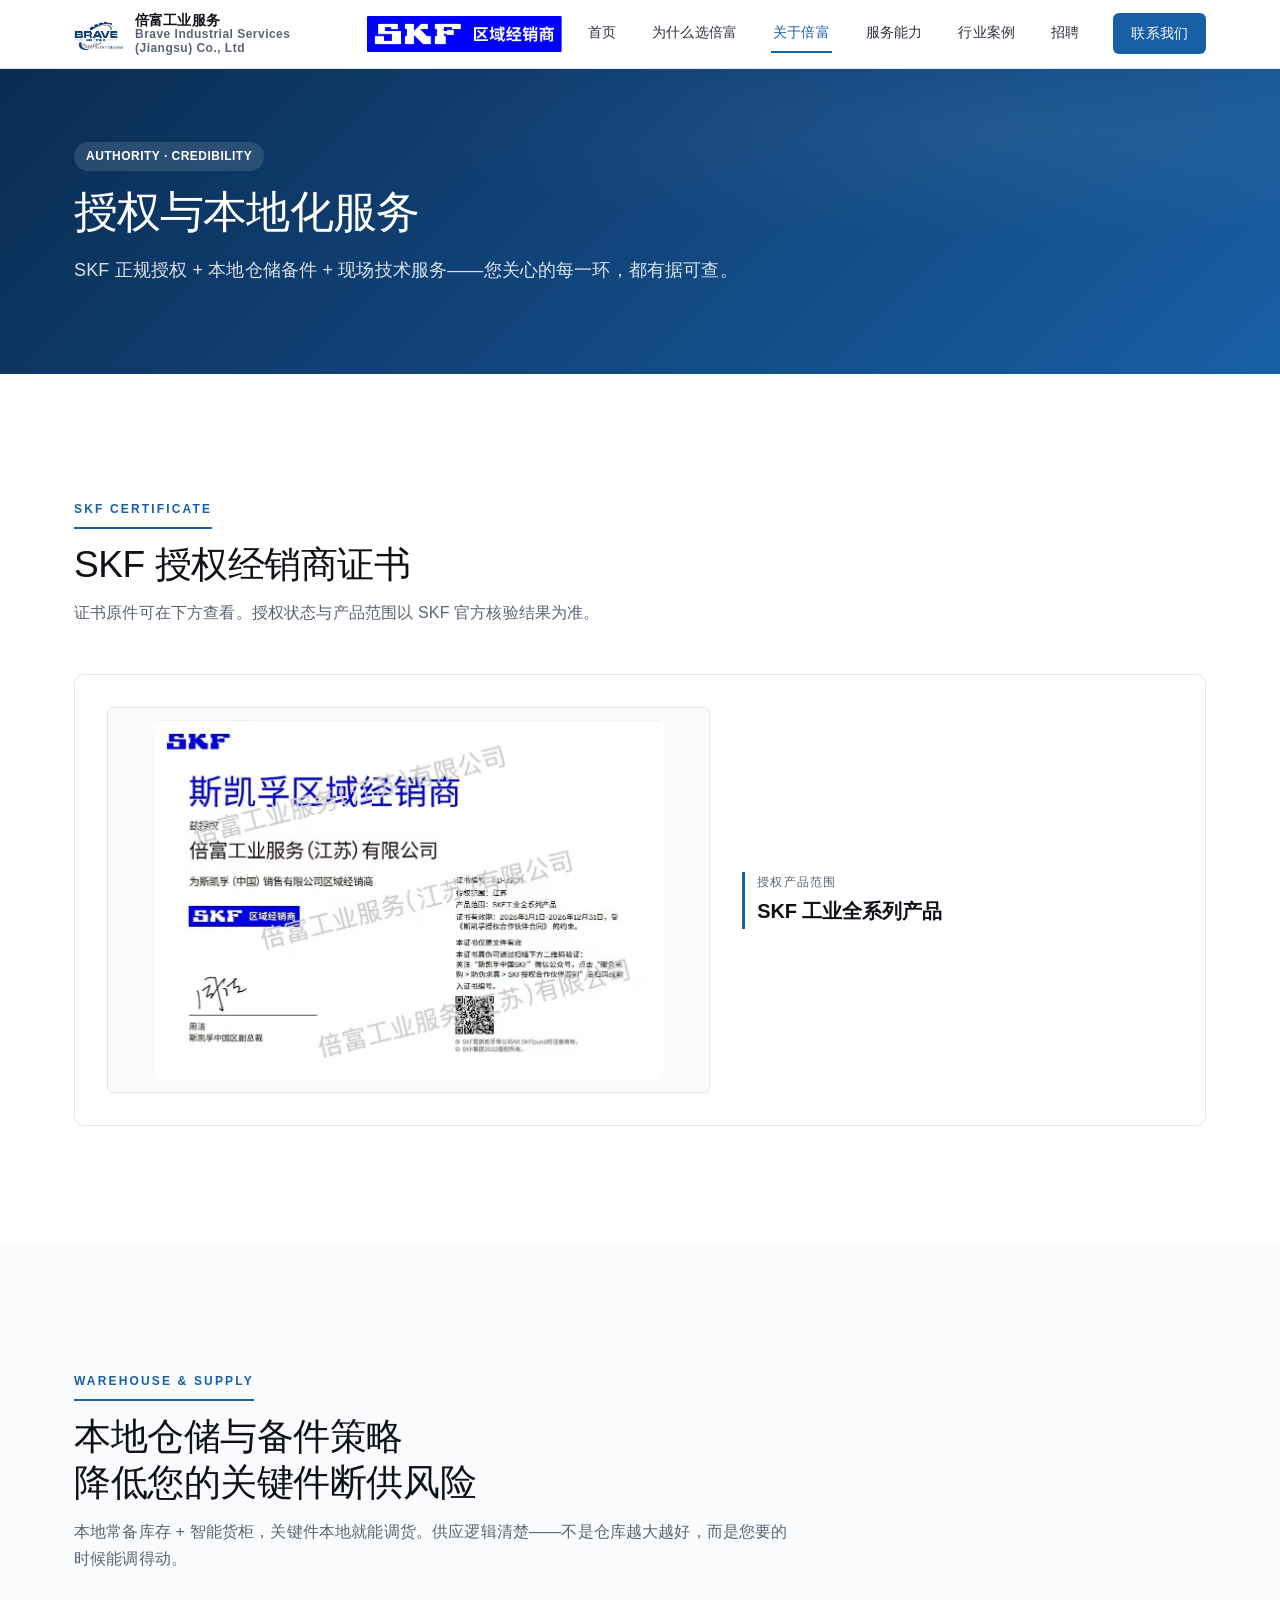
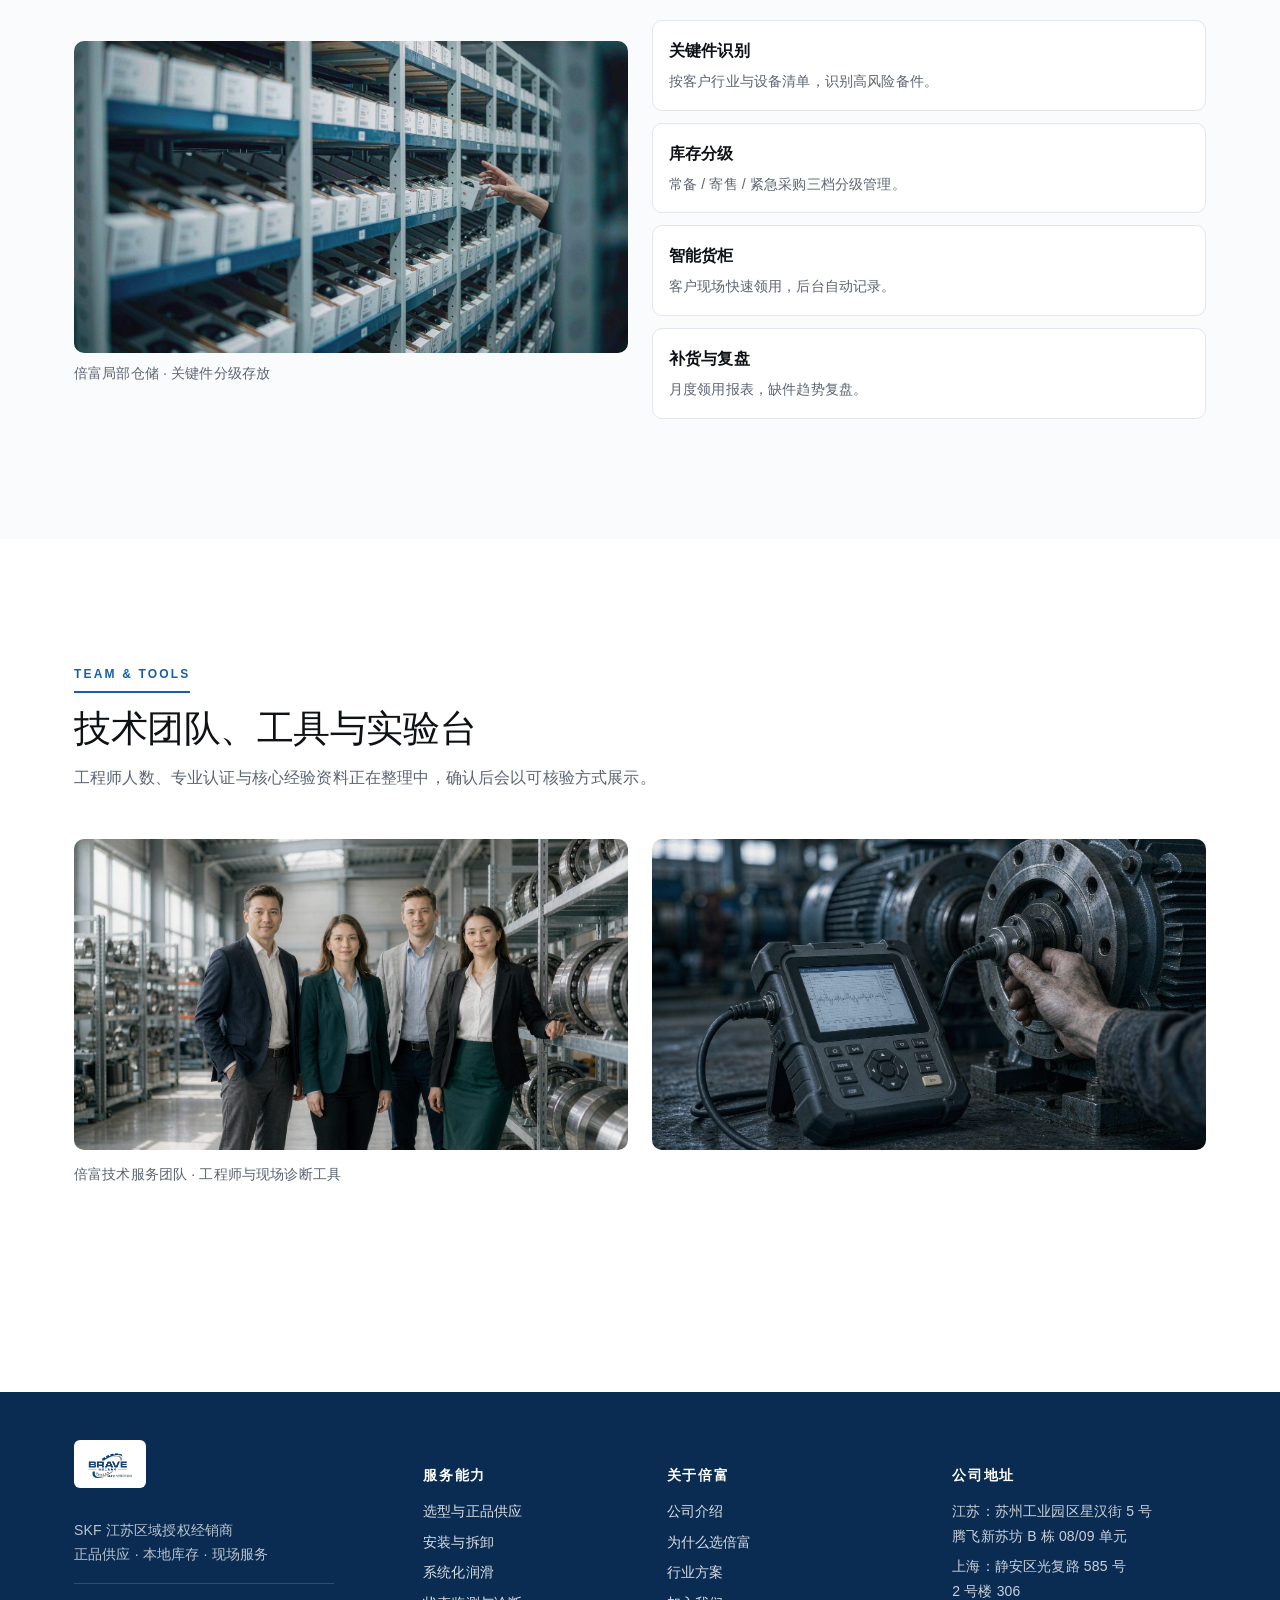
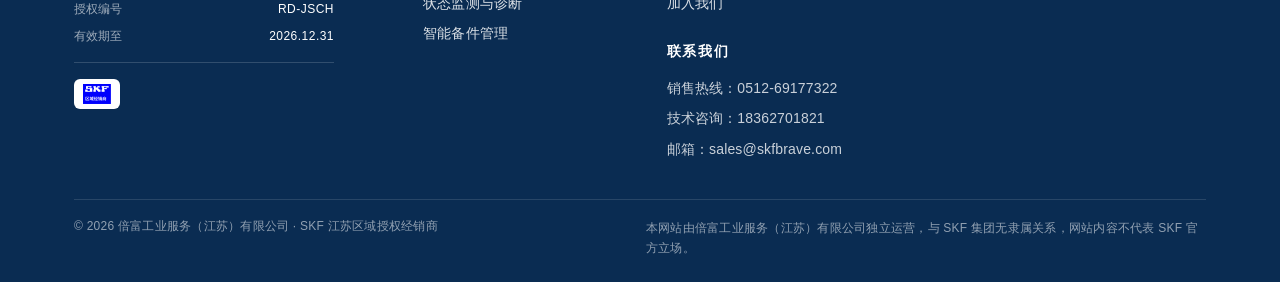
==== about.html @ 4f94dc0e "feat(visual): 视觉精修 - 生成式配图替换 + 服务页交错布局重构 图片升级(生成 10 张真实摄影质感配图, 统一 3:2 / 1536px / 冷调统一色调): - svc-supp" ====
<!DOCTYPE html>
<html lang="zh-CN">
<head>
  <meta charset="UTF-8" />
  <meta name="viewport" content="width=device-width, initial-scale=1" />
  <title>关于倍富 · 倍富工业服务</title>
  <meta name="description" content="倍富工业服务（江苏）有限公司 · SKF 授权经销商，正规授权、本地仓储、现场技术服务能力一览。" />
  <link rel="icon" type="image/png" href="assets/img/logo.png" />
  <link rel="stylesheet" href="assets/css/styles.css" />
</head>
<body>

<header class="site-header">
  <div class="container">
    <a href="index.html" class="brand">
      <img src="assets/img/logo.png" alt="倍富工业服务" />
      <span class="brand-name">
        <span class="zh">倍富工业服务</span>
        <span class="en">Brave Industrial Services (Jiangsu) Co., Ltd</span>
      </span>
      <img class="header-distributor" src="assets/img/distributor-mark-horizontal.png" alt="SKF 区域经销商" />
    </a>
    <button class="menu-toggle" aria-label="切换菜单" onclick="document.getElementById('nav').classList.toggle('is-open')">
      <span></span><span></span><span></span>
    </button>
    <nav class="nav" id="nav">
      <a href="index.html">首页</a>
      <a href="why-us.html">为什么选倍富</a><a href="about.html" class="is-active">关于倍富</a>
      <a href="services.html">服务能力</a>
      <a href="cases.html">行业案例</a>
      <a href="recruit.html">招聘</a>
      <a href="contact.html" class="cta">联系我们</a>
    </nav>
  </div>
</header>

<section class="hero" style="padding: var(--space-8) 0;">
  <div class="container">
        <span class="eyebrow-pill" style="background: rgba(255,255,255,.12); color: #fff;">AUTHORITY · CREDIBILITY</span>
    <h1 style="margin-top: var(--space-4); font-size: clamp(28px, 4vw, 44px);">授权与本地化服务</h1>
    <p class="lead">SKF 正规授权 + 本地仓储备件 + 现场技术服务——您关心的每一环，都有据可查。</p>
  </div>
</section>

<!-- 证书主证据 -->
<section class="section">
  <div class="container">
    <div class="section-head">
      <span class="eyebrow">SKF CERTIFICATE</span>
      <h2>SKF 授权经销商证书</h2>
      <p>证书原件可在下方查看。授权状态与产品范围以 SKF 官方核验结果为准。</p>
    </div>
    <div class="cert-card">
      <div class="cert-img">
        <img class="media-cert" src="assets/img/cert-watermarked.jpg" alt="SKF 授权经销商证书" />
      </div>
      <div class="cert-facts">
        
        
        <div class="cert-fact">
          <div class="label">授权产品范围</div>
          <div class="value">SKF 工业全系列产品</div>
        </div>
        
      </div>
    </div>
  </div>
</section>

<!-- 仓储与供应能力 -->
<section class="section band">
  <div class="container">
    <div class="section-head">
      <span class="eyebrow">WAREHOUSE & SUPPLY</span>
      <h2>本地仓储与备件策略<br/>降低您的关键件断供风险</h2>
      <p>本地常备库存 + 智能货柜，关键件本地就能调货。供应逻辑清楚——不是仓库越大越好，而是您要的时候能调得动。</p>
    </div>
    <div class="grid grid-2" style="align-items: center;">
      <div>
        <img class="media" src="assets/img/svc-supply.jpg" alt="倍富轴承货架与批次追溯标签" />
        <p class="media-caption">倍富局部仓储 · 关键件分级存放</p>
      </div>
      <div>
        <div class="grid" style="gap: var(--space-3);">
          <div class="card" style="padding: var(--space-4);"><strong>关键件识别</strong><p style="margin-top:4px;">按客户行业与设备清单，识别高风险备件。</p></div>
          <div class="card" style="padding: var(--space-4);"><strong>库存分级</strong><p style="margin-top:4px;">常备 / 寄售 / 紧急采购三档分级管理。</p></div>
          <div class="card" style="padding: var(--space-4);"><strong>智能货柜</strong><p style="margin-top:4px;">客户现场快速领用，后台自动记录。</p></div>
          <div class="card" style="padding: var(--space-4);"><strong>补货与复盘</strong><p style="margin-top:4px;">月度领用报表，缺件趋势复盘。</p></div>
        </div>
      </div>
    </div>
  </div>
</section>

<!-- 团队（占位） -->
<section class="section">
  <div class="container">
    <div class="section-head">
      <span class="eyebrow">TEAM & TOOLS</span>
      <h2>技术团队、工具与实验台</h2>
      <p>工程师人数、专业认证与核心经验资料正在整理中，确认后会以可核验方式展示。</p>
    </div>
    <div class="grid grid-2">
      <img class="media" src="assets/img/about-team.jpg" alt="倍富技术团队" />
      <img class="media" src="assets/img/svc-monitoring.jpg" alt="倍富专业工具" />
    </div>
    <p class="media-caption" style="margin-top: var(--space-3);">倍富技术服务团队 · 工程师与现场诊断工具</p>
  </div>
</section>

<footer class="site-footer">
  <div class="container">
    <div class="footer-grid">
      <div class="footer-col footer-brand">
        <div class="footer-logo-wrap"><img src="assets/img/logo.png" alt="倍富" /></div>
        <p class="footer-tagline">SKF 江苏区域授权经销商<br/>正品供应 · 本地库存 · 现场服务</p>
        <div class="footer-cert">
          <div class="footer-cert-row"><span>授权编号</span><b>RD-JSCH</b></div>
          <div class="footer-cert-row"><span>有效期至</span><b>2026.12.31</b></div>
        </div>
        <div class="footer-distributor"><img src="assets/img/distributor-mark-vertical.png" alt="SKF 区域经销商标识" /></div>
      </div>
      <div class="footer-col">
        <h5>服务能力</h5>
        <ul>
          <li><a href="services.html#supply">选型与正品供应</a></li>
          <li><a href="services.html#install">安装与拆卸</a></li>
          <li><a href="services.html#lubrication">系统化润滑</a></li>
          <li><a href="services.html#monitoring">状态监测与诊断</a></li>
          <li><a href="services.html#spares">智能备件管理</a></li>
        </ul>
      </div>
      <div class="footer-col">
        <h5>关于倍富</h5>
        <ul>
          <li><a href="about.html">公司介绍</a></li>
          <li><a href="why-us.html">为什么选倍富</a></li>
          <li><a href="cases.html">行业方案</a></li>
          <li><a href="recruit.html">加入我们</a></li>
        </ul>
        <h5 style="margin-top: var(--space-5);">联系我们</h5>
        <ul>
          <li>销售热线：0512-69177322</li>
          <li>技术咨询：18362701821</li>
          <li>邮箱：sales@skfbrave.com</li>
        </ul>
      </div>
      <div class="footer-col">
        <h5>公司地址</h5>
        <ul>
          <li>江苏：苏州工业园区星汉街 5 号<br/>腾飞新苏坊 B 栋 08/09 单元</li>
          <li>上海：静安区光复路 585 号<br/>2 号楼 306</li>
        </ul>
      </div>
    </div>
    <div class="footer-meta">
      <span>&copy; 2026 倍富工业服务（江苏）有限公司 &middot; SKF 江苏区域授权经销商</span>
      <span class="footer-disclaimer">本网站由倍富工业服务（江苏）有限公司独立运营，与 SKF 集团无隶属关系，网站内容不代表 SKF 官方立场。</span>
    </div>
  </div>
</footer>

</body>
</html>
---- assets/css/styles.css ----
/* =========================================================
   倍富工业服务（江苏）有限公司官网 — 设计系统
   基线：倍富深蓝主色 + SKF蓝证据色 + 白/冷灰 + 工业橙强调
   ========================================================= */

:root {
  /* 主色 */
  --bf-blue-900: #0a2c52;
  --bf-blue-700: #185fa5;
  --bf-blue-500: #378add;
  --bf-blue-100: #e6f1fb;
  --bf-blue-50:  #f4f8fd;

  /* SKF 蓝（仅用于授权证据展示，不用于大面积品牌色） */
  --skf-blue: #0c447c;

  /* 中性 */
  --ink-900: #0e1116;
  --ink-700: #2c333d;
  --ink-500: #5b6472;
  --ink-300: #a4abba;
  --paper: #ffffff;
  --paper-2: #fafbfc;
  --paper-3: #f1f3f6;
  --line: #e3e6ec;

  /* 强调（仅用于风险/异常/行动） */
  --accent-700: #ba7517;
  --accent-500: #ef9f27;
  --accent-100: #faeeda;
  --danger-700: #a32d2d;
  --danger-100: #fcebeb;

  /* 尺度 */
  --r-sm: 6px;
  --r-md: 10px;
  --r-lg: 14px;
  --r-xl: 20px;

  --space-1: 4px;
  --space-2: 8px;
  --space-3: 12px;
  --space-4: 16px;
  --space-5: 24px;
  --space-6: 32px;
  --space-7: 48px;
  --space-8: 72px;
  --space-9: 96px;

  --max-w: 1180px;
  --shadow-sm: 0 1px 2px rgba(10,44,82,.06);
  --shadow-md: 0 4px 16px rgba(10,44,82,.08);

  --font-cn: "PingFang SC", "Microsoft YaHei", "Hiragino Sans GB",
    -apple-system, BlinkMacSystemFont, "Segoe UI", "Helvetica Neue",
    Arial, sans-serif;
  --font-en: "Inter", "Helvetica Neue", Arial, system-ui, sans-serif;
  --font-mono: "SFMono-Regular", Menlo, Consolas, monospace;

  /* ===== 字级体系（7 级硬约束，禁止随手写任意字号） ===== */
  --fs-h1: clamp(36px, 4.6vw, 60px);
  --fs-h2: clamp(26px, 2.9vw, 38px);
  --fs-h3: 20px;
  --fs-lead: 18px;
  --fs-body: 16px;
  --fs-caption: 14px;
  --fs-label: 12px;

  /* ===== 区块留白节奏（区分首屏后 / 常规 / 密集） ===== */
  --section-pad-lg: 120px;
  --section-pad-md: 72px;
  --section-pad-sm: 48px;

  /* ===== 动效（统一节奏） ===== */
  --ease: cubic-bezier(.4, 0, .2, 1);
  --t-fast: .2s var(--ease);
  --t-mid: .4s var(--ease);
}

/* -------- Reset & Base -------- */
*, *::before, *::after { box-sizing: border-box; }
html { -webkit-text-size-adjust: 100%; scroll-behavior: smooth; }
body {
  margin: 0;
  font-family: var(--font-cn);
  font-size: var(--fs-body);
  line-height: 1.8;
  color: var(--ink-900);
  background: var(--paper);
  -webkit-font-smoothing: antialiased;
  -moz-osx-font-smoothing: grayscale;
  letter-spacing: 0.01em;
  text-rendering: optimizeLegibility;
}
img { display: block; max-width: 100%; height: auto; }
a { color: var(--bf-blue-700); text-decoration: none; transition: color var(--t-fast); }
a:hover { color: var(--bf-blue-900); }
h1,h2,h3,h4 {
  font-weight: 500; line-height: 1.25;
  color: var(--ink-900); margin: 0;
  letter-spacing: -0.01em;
}
h1 { font-weight: 500; letter-spacing: -0.02em; }
p { margin: 0 0 var(--space-3); }
ul { margin: 0; padding-left: 1.2em; }

/* -------- Image utilities -------- */
.media {
  display: block;
  width: 100%;
  height: auto;
  aspect-ratio: 16 / 9;
  object-fit: cover;
  background: var(--paper-2);
  border-radius: var(--r-md);
}
/* ===== 图片系统：三种规格（对标跨国 B2B 视觉规范） ===== */
/* ① 全宽出血图：21:9 超宽横幅，用于板块头图 */
.img-full {
  display: block; width: 100%;
  aspect-ratio: 21 / 9;
  object-fit: cover;
  border-radius: var(--r-lg);
  background: var(--paper-2);
}
/* ② 内容卡片图：4:3，用于能力矩阵 / 三支柱 */
.img-card {
  display: block; width: 100%;
  aspect-ratio: 4 / 3;
  object-fit: cover;
  border-radius: var(--r-md);
  background: var(--paper-2);
  transition: transform var(--t-mid), box-shadow var(--t-mid);
}
/* ③ 双栏竖幅图：3:4，用于图文左右分栏 */
.img-split {
  display: block; width: 100%;
  aspect-ratio: 3 / 4;
  object-fit: cover;
  border-radius: var(--r-md);
  background: var(--paper-2);
}
/* 卡片悬停：图片微放大 + 卡片浮起 */
.card-hover { transition: transform var(--t-fast), box-shadow var(--t-fast); }
.card-hover:hover { transform: translateY(-4px); box-shadow: var(--shadow-md); }
.card-hover:hover .img-card { transform: scale(1.03); }
.media-fixed {
  display: block;
  width: 100%;
  aspect-ratio: 16 / 9;
  object-fit: cover;
  object-position: center;
  border-radius: var(--r-md);
  background: var(--paper-2);
}
.media-cert {
  display: block;
  width: auto;
  max-width: 100%;
  max-height: 480px;
  height: auto;
  object-fit: contain;
  border-radius: var(--r-sm);
}
.media-caption {
  font-size: var(--fs-caption);
  color: var(--ink-500);
  margin-top: var(--space-2);
  text-align: left;
}

.container {
  max-width: var(--max-w);
  margin: 0 auto;
  padding: 0 var(--space-5);
}

/* -------- Header / Nav -------- */
.site-header {
  position: sticky; top: 0; z-index: 50;
  background: rgba(255,255,255,.92);
  backdrop-filter: saturate(180%) blur(8px);
  -webkit-backdrop-filter: saturate(180%) blur(8px);
  border-bottom: 1px solid var(--line);
}
.site-header .container {
  display: flex; align-items: center; justify-content: space-between;
  padding-top: var(--space-3); padding-bottom: var(--space-3);
  gap: var(--space-5);
}
.brand { display: flex; align-items: center; gap: var(--space-3); text-decoration: none; }
.brand img { height: 36px; width: auto; }
.brand-name {
  display: flex; flex-direction: column; line-height: 1.15;
  color: var(--ink-900); font-weight: 600;
}
.brand-name .zh { font-size: var(--fs-caption); }
.brand-name .en { font-size: var(--fs-label); color: var(--ink-500); letter-spacing: .04em; }
.nav { display: flex; gap: var(--space-6); align-items: center; }
.nav a {
  color: var(--ink-700); font-size: var(--fs-caption); font-weight: 500;
  padding: 6px 2px; border-bottom: 2px solid transparent;
  white-space: nowrap;
  transition: color var(--t-fast), border-color var(--t-fast);
}
.nav a:hover, .nav a.is-active {
  color: var(--bf-blue-700); border-bottom-color: var(--bf-blue-700);
}
.nav .cta {
  background: var(--bf-blue-700); color: #fff !important;
  padding: 8px 18px; border-radius: var(--r-sm); border: 0;
  font-weight: 500;
}
.nav .cta:hover { background: var(--bf-blue-900); border-color: transparent; }

.menu-toggle { display: none; background: none; border: 0; padding: 6px; cursor: pointer; }
.menu-toggle span { display: block; width: 22px; height: 2px; background: var(--ink-900); margin: 4px 0; }

/* -------- Hero -------- */
.hero {
  position: relative;
  background: linear-gradient(135deg, var(--bf-blue-900) 0%, var(--bf-blue-700) 100%);
  color: #fff; overflow: hidden;
  padding: var(--space-9) 0 var(--space-8);
}
.hero::after {
  content: ""; position: absolute; inset: 0;
  background: radial-gradient(80% 60% at 80% 20%, rgba(255,255,255,.06) 0%, transparent 60%);
  pointer-events: none;
}
.hero .container { position: relative; z-index: 1; }
.hero h1 {
  font-size: var(--fs-h1);
  color: #fff; line-height: 1.15; max-width: 880px;
  margin-bottom: var(--space-4);
}
.hero .lead {
  font-size: var(--fs-lead);
  color: rgba(255,255,255,.85); max-width: 720px; margin-bottom: var(--space-4);
}
.hero .lead-punchline {
  font-size: var(--fs-h3);
  color: #fff; max-width: 720px;
  margin-bottom: var(--space-6);
  font-weight: 500; letter-spacing: 0.005em;
  line-height: 1.5;
  padding-left: 14px;
  border-left: 3px solid var(--accent-500);
}
.hero .actions { display: flex; gap: var(--space-3); flex-wrap: wrap; }
.btn {
  display: inline-flex; align-items: center; gap: 8px;
  padding: 12px 22px; border-radius: var(--r-sm);
  font-weight: 500; font-size: var(--fs-caption); cursor: pointer; border: 1px solid transparent;
  transition: all .15s; text-decoration: none;
}
.btn-primary { background: #fff; color: var(--bf-blue-900); }
.btn-primary:hover { background: var(--paper-3); color: var(--bf-blue-900); }
.btn-ghost { background: transparent; color: #fff; border-color: rgba(255,255,255,.4); }
.btn-ghost:hover { background: rgba(255,255,255,.08); color: #fff; }

.trustbar {
  background: var(--bf-blue-50);
  border-bottom: 1px solid var(--line);
  padding: var(--space-3) 0;
  font-size: var(--fs-caption); color: var(--ink-700);
}
.trustbar .container {
  display: flex; flex-wrap: wrap; gap: var(--space-5); justify-content: space-between;
}
.trustbar strong { color: var(--bf-blue-900); font-weight: 600; }

/* -------- Section -------- */
.section { padding: var(--space-9) 0; }
.section.tight { padding: var(--space-8) 0; }
.section.band { background: var(--paper-2); }
.section.dark { background: var(--bf-blue-900); color: rgba(255,255,255,.92); }
.section.dark h2 { color: #fff; }

.section-head { margin-bottom: var(--space-7); max-width: 720px; }
.section-head h2 { font-size: var(--fs-h2); margin-bottom: var(--space-3); letter-spacing: -0.012em; }
.section-head .eyebrow {
  display: inline-block;
  font-size: var(--fs-label); letter-spacing: .18em; text-transform: uppercase;
  color: var(--bf-blue-700); font-weight: 600;
  padding-bottom: 6px; border-bottom: 2px solid var(--bf-blue-700);
  margin-bottom: var(--space-3);
}
.section-head p { color: var(--ink-500); font-size: var(--fs-body); line-height: 1.7; }

/* -------- Grid -------- */
.grid { display: grid; gap: var(--space-5); }
.grid-3 { grid-template-columns: repeat(3, minmax(0, 1fr)); }
.grid-2 { grid-template-columns: repeat(2, minmax(0, 1fr)); }
.grid-4 { grid-template-columns: repeat(4, minmax(0, 1fr)); }
@media (max-width: 900px) {
  .grid-3, .grid-2, .grid-4 { grid-template-columns: 1fr; }
}

/* -------- Card -------- */
.card {
  background: var(--paper); border: 1px solid var(--line);
  border-radius: var(--r-md); padding: var(--space-5);
  transition: all .2s;
}
.card:hover { box-shadow: var(--shadow-md); border-color: var(--bf-blue-100); }
.card .icon {
  width: 44px; height: 44px; border-radius: var(--r-sm);
  background: var(--bf-blue-50); color: var(--bf-blue-700);
  display: flex; align-items: center; justify-content: center;
  font-size: var(--fs-h3); font-weight: 600; margin-bottom: var(--space-3);
}
.card h3 { font-size: var(--fs-lead); margin-bottom: var(--space-2); color: var(--ink-900); letter-spacing: -0.005em; }
.card p { color: var(--ink-500); font-size: var(--fs-caption); margin: 0; line-height: 1.7; }
.card.is-accent { border-color: var(--accent-500); background: var(--accent-100); }
.card.is-accent .icon { background: #fff; color: var(--accent-700); }

/* -------- Capability card (SVG icon + number) -------- */
.cap-num {
  display: block;
  font-size: var(--fs-label); color: var(--bf-blue-700);
  font-weight: 600; letter-spacing: 0.14em;
  margin-bottom: var(--space-3);
}
.cap-icon {
  display: inline-flex; align-items: center; justify-content: center;
  width: 52px; height: 52px;
  border-radius: var(--r-md);
  background: var(--bf-blue-50);
  color: var(--bf-blue-700);
  margin-bottom: var(--space-3);
  transition: all .2s;
}
.cap-icon svg { width: 28px; height: 28px; stroke-width: 1.6; }
.card:hover .cap-icon {
  background: var(--bf-blue-700); color: #fff;
}

/* -------- Comparison Table -------- */
.cmp {
  border: 1px solid var(--line); border-radius: var(--r-md);
  overflow: hidden; background: var(--paper);
}
.cmp-row { display: grid; grid-template-columns: 1.2fr 1fr 1fr; }
.cmp-row + .cmp-row { border-top: 1px solid var(--line); }
.cmp-cell { padding: var(--space-4) var(--space-5); font-size: var(--fs-caption); }
.cmp-row.head .cmp-cell {
  background: var(--bf-blue-900); color: #fff; font-weight: 600;
}
.cmp-cell.dim { background: var(--paper-3); color: var(--ink-500); }
.cmp-cell.good { background: var(--bf-blue-50); color: var(--ink-900); }
.cmp-cell .ok { color: var(--bf-blue-700); font-weight: 600; }
.cmp-cell .no { color: var(--ink-300); }
@media (max-width: 700px) {
  .cmp-row { grid-template-columns: 1fr; }
  .cmp-row.head { display: none; }
  .cmp-cell::before { content: attr(data-label); display: block; font-weight: 600; color: var(--bf-blue-700); margin-bottom: 4px; font-size: var(--fs-label); }
  .cmp-cell:first-child::before { content: ""; }
}

/* -------- Timeline -------- */
.timeline { position: relative; padding-left: 32px; }
.timeline::before {
  content: ""; position: absolute; left: 6px; top: 6px; bottom: 6px;
  width: 2px;
  background: linear-gradient(180deg, var(--bf-blue-700) 0%, var(--bf-blue-300) 60%, var(--bf-blue-100) 100%);
}
.timeline-item { position: relative; padding-bottom: var(--space-6); }
.timeline-item:last-child { padding-bottom: 0; }
.timeline-item::before {
  content: ""; position: absolute;
  left: -32px; top: 6px;
  width: 14px; height: 14px; border-radius: 50%;
  background: var(--bf-blue-700);
  border: 3px solid #fff;
  box-shadow: 0 0 0 2px var(--bf-blue-100);
}
.timeline-item .year {
  display: block;
  font-size: var(--fs-h3); font-weight: 700;
  color: var(--bf-blue-900);
  letter-spacing: -0.01em;
  line-height: 1;
  margin-bottom: 8px;
  font-family: var(--font-mono);
}
.timeline-item .text {
  font-size: var(--fs-caption);
  color: var(--ink-700);
  line-height: 1.65;
}

/* -------- Service Anchor Section -------- */
.service-anchor { scroll-margin-top: 80px; padding: var(--space-7) 0; border-bottom: 1px solid var(--line); }
.service-anchor:last-child { border-bottom: 0; }
.service-anchor .label-num {
  font-size: var(--fs-label); color: var(--bf-blue-700); font-weight: 600; letter-spacing: .14em;
}
.service-anchor h3 { font-size: var(--fs-h2); margin: var(--space-2) 0 var(--space-4); letter-spacing: -0.008em; }
.service-anchor .three-col { display: grid; grid-template-columns: repeat(3, 1fr); gap: var(--space-5); }
@media (max-width: 800px) { .service-anchor .three-col { grid-template-columns: 1fr; } }
.service-anchor h4 { font-size: var(--fs-caption); color: var(--bf-blue-700); margin-bottom: var(--space-2); font-weight: 600; letter-spacing: 0.04em; }
.service-anchor .three-col p { font-size: var(--fs-caption); color: var(--ink-700); line-height: 1.75; }

/* -------- Cert Card -------- */
.cert-card {
  display: grid; grid-template-columns: 1.4fr 1fr; gap: var(--space-6);
  background: var(--paper); border: 1px solid var(--line); border-radius: var(--r-md);
  padding: var(--space-6);
}
@media (max-width: 800px) { .cert-card { grid-template-columns: 1fr; } }
.cert-card .cert-img {
  border: 1px solid var(--line); border-radius: var(--r-sm);
  background: var(--paper-2); padding: var(--space-3);
  display: flex; align-items: center; justify-content: center;
}
.cert-card .cert-img img { max-height: 360px; width: auto; }
.cert-facts { display: grid; gap: var(--space-3); align-content: center; }
.cert-fact {
  border-left: 3px solid var(--bf-blue-700);
  padding-left: var(--space-3);
}
.cert-fact .label { font-size: var(--fs-label); color: var(--ink-500); letter-spacing: .1em; text-transform: uppercase; }
.cert-fact .value { font-size: var(--fs-h3); font-weight: 700; color: var(--ink-900); letter-spacing: -0.005em; }

/* -------- Industry Case Card -------- */
.industry-card {
  background: var(--paper);
  border: 1px solid var(--line);
  border-radius: var(--r-md);
  padding: var(--space-6);
  transition: box-shadow .2s;
}
.industry-card:hover { box-shadow: var(--shadow-md); }
.industry-head {
  display: flex; align-items: center; gap: var(--space-3);
  padding-bottom: var(--space-4);
  border-bottom: 1px solid var(--line);
  margin-bottom: var(--space-5);
}
.industry-head h2 {
  font-size: var(--fs-h3); margin: 0;
  letter-spacing: -0.005em;
  flex: 1;
}
.industry-tagline {
  flex-basis: 100%;
  margin: 4px 0 0;
  color: var(--ink-500);
  font-size: var(--fs-caption);
  line-height: 1.65;
}
.industry-grid {
  display: grid;
  grid-template-columns: 1fr 1fr 1fr;
  gap: var(--space-5);
}
@media (max-width: 900px) { .industry-grid { grid-template-columns: 1fr; } }
.industry-grid h4 {
  font-size: var(--fs-caption);
  color: var(--bf-blue-700);
  font-weight: 600;
  letter-spacing: 0.08em;
  margin: 0 0 var(--space-3);
  text-transform: uppercase;
}
.industry-grid ul {
  list-style: none; padding: 0; margin: 0;
  color: var(--ink-700);
  font-size: var(--fs-caption);
  line-height: 1.85;
}
.industry-grid li {
  padding-left: 16px;
  position: relative;
  margin-bottom: 4px;
}
.industry-grid li::before {
  content: ""; position: absolute;
  left: 0; top: 11px;
  width: 6px; height: 1px;
  background: var(--bf-blue-700);
}
.industry-grid .data-list li {
  padding-left: 0;
  margin-bottom: var(--space-3);
  padding-bottom: var(--space-3);
  border-bottom: 1px dashed var(--line);
}
.industry-grid .data-list li:last-child { border-bottom: 0; margin-bottom: 0; padding-bottom: 0; }
.industry-grid .data-list li::before { display: none; }
.industry-grid .data-list strong {
  color: var(--accent-700);
  font-weight: 700;
  background: var(--accent-100);
  padding: 1px 6px;
  border-radius: 4px;
  font-size: var(--fs-caption);
}
.industry-foot {
  margin-top: var(--space-5);
  padding-top: var(--space-4);
  border-top: 1px solid var(--line);
  background: var(--bf-blue-50);
  margin-left: calc(-1 * var(--space-6));
  margin-right: calc(-1 * var(--space-6));
  margin-bottom: calc(-1 * var(--space-6));
  padding-left: var(--space-6);
  padding-right: var(--space-6);
  padding-bottom: var(--space-6);
  border-radius: 0 0 var(--r-md) var(--r-md);
}
.industry-foot h4 {
  font-size: var(--fs-label); color: var(--bf-blue-700);
  font-weight: 600; letter-spacing: 0.08em;
  margin: 0 0 8px;
  text-transform: uppercase;
}
.industry-foot p {
  font-size: var(--fs-caption);
  color: var(--ink-700);
  line-height: 1.75;
  margin: 0;
}

/* -------- Hero (image background variant) -------- */
/* -------- Hero：SKF 式全屏沉浸视频首屏 -------- */
/* -------- Hero：SKF 式全屏视频播放器（带声音 · 非背景 · 16:9 原始比例） -------- */
.hero.hero-video {
  position: relative;
  height: 100vh;
  padding: 0;                 /* 覆盖 .hero 基础上下 padding，让视频真正占满 100vh */
  background: #000;
  overflow: hidden;
  display: flex;
  align-items: center;
  justify-content: center;
}
.hero.hero-video .hero-video-el {
  width: 100%;
  height: 100%;
  object-fit: cover;          /* 铺满整屏：16:9 屏上无裁切；其他比例屏裁掉少量边缘以保证铺满 */
  object-position: center center;
  display: block;
  background: #000;
}
/* 授权徽章：视频右上角浮动 */
.hero.hero-video .cert-badge { z-index: 3; }
/* 声音开关按钮 */
.video-sound-toggle {
  position: absolute;
  right: var(--space-5);
  bottom: var(--space-5);
  z-index: 4;
  display: inline-flex;
  align-items: center;
  gap: 8px;
  padding: 8px 14px;
  border-radius: 999px;
  border: 1px solid rgba(255,255,255,.4);
  background: rgba(0,0,0,.45);
  color: #fff;
  font-size: var(--fs-caption);
  cursor: pointer;
  backdrop-filter: blur(4px);
  -webkit-backdrop-filter: blur(4px);
}
.video-sound-toggle:hover { background: rgba(0,0,0,.65); }
/* 向下滚动提示 */
.scroll-hint {
  position: absolute;
  left: 50%;
  bottom: var(--space-5);
  transform: translateX(-50%);
  z-index: 4;
  display: flex;
  flex-direction: column;
  align-items: center;
  gap: 4px;
  color: #fff;
  font-size: var(--fs-caption);
  text-decoration: none;
  opacity: .85;
  text-shadow: 0 1px 4px rgba(0,0,0,.6);
}
.scroll-arrow { animation: scrollBounce 1.8s infinite; font-size: var(--fs-lead); line-height: 1; }
@keyframes scrollBounce { 0%,100% { transform: translateY(0); } 50% { transform: translateY(6px); } }

/* -------- 视频下方品牌主张 -------- */
.intro-band {
  background: var(--paper);
  padding: var(--space-9) 0;
  text-align: center;
}
.intro-band .eyebrow-pill { background: var(--bf-blue-50); color: var(--bf-blue-900); }
.intro-band h1 { color: var(--ink-900); max-width: 880px; margin-left: auto; margin-right: auto; }
.intro-band .lead,
.intro-band .lead-punchline { color: var(--ink-700); margin-left: auto; margin-right: auto; }
.intro-band .actions { justify-content: center; }
.intro-band .btn-primary { background: var(--bf-blue-900); color: #fff; }
.intro-band .btn-primary:hover { background: var(--bf-blue-700); }
.intro-band .btn-ghost { color: var(--bf-blue-900); border-color: var(--bf-blue-900); }
.intro-band .btn-ghost:hover { background: var(--bf-blue-50); }

/* -------- Lifecycle infographic (SVG process) -------- */
.lifecycle {
  display: block;
  margin-top: var(--space-5);
  background: var(--paper);
  border: 1px solid var(--line);
  border-radius: var(--r-md);
  padding: var(--space-6) var(--space-5);
  overflow-x: auto;
}
.lifecycle svg {
  display: block;
  width: 100%;
  min-width: 720px;
  height: auto;
}

/* -------- Two-entity relationship (parent → child) -------- */
.relation-flow {
  display: flex;
  align-items: center;
  justify-content: center;
  gap: var(--space-4);
  margin: var(--space-6) auto 0;
  padding: var(--space-4) var(--space-5);
  background: var(--bf-blue-50);
  border-radius: var(--r-md);
  max-width: 720px;
  font-size: var(--fs-caption);
  color: var(--ink-700);
}
.relation-flow .entity {
  display: inline-flex; align-items: center; gap: 8px;
  padding: 6px 14px; border-radius: 999px;
  background: #fff; font-weight: 600;
  border: 1px solid var(--bf-blue-100);
  color: var(--bf-blue-900);
}
.relation-flow .arrow {
  display: inline-flex; align-items: center; gap: 0;
  color: var(--bf-blue-700);
}
.relation-flow .arrow svg { width: 32px; height: 16px; }
.relation-flow .label {
  font-size: var(--fs-label);
  color: var(--ink-500);
  letter-spacing: 0.04em;
}

/* -------- Cases Hero (full-width image background) -------- */
.cases-hero {
  position: relative;
  color: #fff;
  padding: var(--space-9) 0 var(--space-8);
  overflow: hidden;
}
.cases-hero-bg {
  position: absolute; inset: 0;
  z-index: 0;
}
.cases-hero-bg img {
  width: 100%; height: 100%;
  object-fit: cover;
  display: block;
}
.cases-hero-bg::after {
  content: ""; position: absolute; inset: 0;
  background: linear-gradient(135deg, rgba(10,44,82,.92) 0%, rgba(24,95,165,.78) 100%);
}
.cases-hero .container { position: relative; z-index: 1; }
.cases-hero h1 {
  font-size: var(--fs-h1);
  color: #fff;
  line-height: 1.15;
  max-width: 880px;
  margin: var(--space-4) 0;
}
.cases-hero .lead {
  font-size: var(--fs-lead);
  color: rgba(255,255,255,.85);
  max-width: 720px;
  margin-bottom: var(--space-4);
}
.cases-hero .lead-punchline {
  font-size: var(--fs-h3);
  color: #fff;
  max-width: 720px;
  margin-bottom: var(--space-6);
  font-weight: 500;
  letter-spacing: 0.005em;
  line-height: 1.5;
  padding-left: 14px;
  border-left: 3px solid var(--accent-500);
}

/* -------- Hero Cert Badge (floating on hero) -------- */
.cert-badge {
  position: absolute;
  top: var(--space-5);
  right: var(--space-5);
  display: flex;
  align-items: center;
  gap: 12px;
  padding: 10px 16px 10px 12px;
  background: rgba(255,255,255,.95);
  border-radius: var(--r-md);
  box-shadow: 0 4px 24px rgba(10,44,82,.18);
  border: 1px solid rgba(255,255,255,.6);
  backdrop-filter: saturate(180%) blur(8px);
  -webkit-backdrop-filter: saturate(180%) blur(8px);
  z-index: 2;
}
.cert-badge-icon {
  width: 36px; height: 36px;
  background: var(--bf-blue-700);
  color: #fff;
  border-radius: 50%;
  display: flex; align-items: center; justify-content: center;
  flex-shrink: 0;
}
.cert-badge-text { display: flex; flex-direction: column; line-height: 1.2; }
.cert-badge-text .top {
  font-size: var(--fs-label);
  letter-spacing: 0.14em;
  text-transform: uppercase;
  color: var(--ink-500);
  font-weight: 600;
  margin-bottom: 2px;
}
.cert-badge-text .num {
  font-size: var(--fs-caption);
  font-weight: 700;
  color: var(--bf-blue-900);
  letter-spacing: 0.04em;
  font-family: var(--font-mono);
}
@media (max-width: 760px) {
  .cert-badge { top: var(--space-3); right: var(--space-3); padding: 8px 12px; }
  .cert-badge-icon { width: 28px; height: 28px; }
  .cert-badge-text .top { font-size: var(--fs-label); }
  .cert-badge-text .num { font-size: var(--fs-label); }
}

/* -------- Cert Strip (full-width proof bar below hero) -------- */
.cert-strip {
  background: linear-gradient(180deg, var(--bf-blue-50) 0%, #eef4fb 100%);
  border-bottom: 1px solid var(--bf-blue-100);
  padding: var(--space-5) 0;
}
.cert-strip .container {
  display: flex; align-items: center; gap: var(--space-6);
}
.cert-strip .cert-thumb {
  width: 96px; height: 70px;
  border: 1px solid var(--bf-blue-100);
  border-radius: var(--r-sm);
  background: #fff;
  padding: 4px;
  display: flex; align-items: center; justify-content: center;
  flex-shrink: 0;
  box-shadow: 0 2px 8px rgba(10,44,82,.06);
}
.cert-strip .cert-thumb img {
  width: 100%; height: 100%;
  object-fit: contain;
  display: block;
}
.cert-strip .cert-info {
  flex: 1;
  display: flex;
  align-items: center;
  gap: var(--space-7);
  flex-wrap: wrap;
}
.cert-strip .item .label {
  display: block;
  font-size: var(--fs-label);
  color: var(--ink-500);
  letter-spacing: 0.1em;
  text-transform: uppercase;
  margin-bottom: 4px;
  font-weight: 500;
}
.cert-strip .item .value {
  font-size: var(--fs-body);
  font-weight: 700;
  color: var(--ink-900);
  letter-spacing: -0.005em;
  line-height: 1.2;
}
.cert-strip .item .value small {
  font-size: var(--fs-label);
  font-weight: 500;
  color: var(--ink-500);
}
.cert-strip .cert-cta {
  background: var(--bf-blue-700);
  color: #fff;
  padding: 12px 20px;
  border-radius: var(--r-sm);
  font-size: var(--fs-caption);
  font-weight: 500;
  text-decoration: none;
  transition: background .15s;
  white-space: nowrap;
  flex-shrink: 0;
}
.cert-strip .cert-cta:hover { background: var(--bf-blue-900); color: #fff; }
@media (max-width: 900px) {
  .cert-strip .container { flex-direction: column; align-items: stretch; gap: var(--space-4); }
  .cert-strip .cert-thumb { display: none; }
  .cert-strip .cert-info { gap: var(--space-4); }
  .cert-strip .item { flex: 1 0 calc(50% - var(--space-2)); }
}

/* -------- Industry Case (V1.5 alternating layout) -------- */
.industry-section { padding: var(--space-9) 0; }
.industry-section:nth-of-type(even) { background: var(--paper-2); }
.industry-section + .industry-section { border-top: 1px solid var(--line); }
.industry-section:nth-of-type(even) { border-top-color: transparent; }

.industry-hero-row {
  display: grid;
  grid-template-columns: 1.1fr 1fr;
  gap: var(--space-7);
  align-items: center;
  margin-bottom: var(--space-7);
}
.industry-hero-row.reverse { grid-template-columns: 1fr 1.1fr; }
.industry-hero-row.reverse .industry-visual { order: 2; }
@media (max-width: 900px) {
  .industry-hero-row,
  .industry-hero-row.reverse { grid-template-columns: 1fr; }
  .industry-hero-row.reverse .industry-visual { order: 0; }
}

.industry-visual {
  position: relative;
  border-radius: var(--r-md);
  overflow: hidden;
  aspect-ratio: 4 / 3;
  background: var(--paper-3);
  box-shadow: var(--shadow-md);
}
.industry-visual img {
  width: 100%; height: 100%;
  object-fit: cover;
  display: block;
  transition: transform .4s;
}
.industry-visual:hover img { transform: scale(1.03); }
.industry-visual .industry-overlay {
  position: absolute; left: 0; right: 0; bottom: 0;
  padding: var(--space-5) var(--space-5) var(--space-4);
  background: linear-gradient(to top, rgba(10,44,82,.78) 0%, rgba(10,44,82,.2) 60%, transparent 100%);
  color: #fff;
}
.industry-visual .industry-overlay .num {
  font-size: var(--fs-h1); font-weight: 700;
  letter-spacing: -0.02em;
  line-height: 1;
  color: #fff;
}
.industry-visual .industry-overlay .label {
  font-size: var(--fs-label);
  letter-spacing: 0.16em;
  opacity: .85;
  text-transform: uppercase;
  margin-top: 6px;
  font-weight: 500;
}

.industry-content .eyebrow {
  display: inline-block;
  font-size: var(--fs-label); letter-spacing: .18em; text-transform: uppercase;
  color: var(--bf-blue-700); font-weight: 600;
  padding-bottom: 6px; border-bottom: 2px solid var(--bf-blue-700);
  margin-bottom: var(--space-3);
}
.industry-content h2 {
  font-size: var(--fs-h2);
  letter-spacing: -0.01em;
  margin-bottom: var(--space-4);
  line-height: 1.25;
}
.industry-content .industry-tagline {
  font-size: var(--fs-body);
  color: var(--ink-700);
  line-height: 1.7;
  margin: 0;
  padding-left: var(--space-4);
  border-left: 3px solid var(--accent-500);
}

.industry-detail {
  display: grid;
  grid-template-columns: 1fr 1fr 1fr;
  gap: var(--space-5);
  padding-top: var(--space-5);
  border-top: 1px solid var(--line);
}
@media (max-width: 900px) { .industry-detail { grid-template-columns: 1fr; } }
.industry-detail .col h4 {
  font-size: var(--fs-label);
  color: var(--bf-blue-700);
  letter-spacing: 0.12em;
  text-transform: uppercase;
  margin: 0 0 var(--space-3);
  font-weight: 600;
}
.industry-detail .col ul {
  list-style: none; padding: 0; margin: 0;
  color: var(--ink-700);
  font-size: var(--fs-caption);
  line-height: 1.85;
}
.industry-detail .col li {
  padding-left: 16px;
  position: relative;
  margin-bottom: 4px;
}
.industry-detail .col li::before {
  content: ""; position: absolute;
  left: 0; top: 11px;
  width: 6px; height: 1px;
  background: var(--bf-blue-700);
}
.industry-detail .data-list li {
  padding-left: 0;
  margin-bottom: var(--space-3);
  padding-bottom: var(--space-3);
  border-bottom: 1px dashed var(--line);
}
.industry-detail .data-list li:last-child { border-bottom: 0; margin-bottom: 0; padding-bottom: 0; }
.industry-detail .data-list li::before { display: none; }
.industry-detail .data-list strong {
  color: var(--accent-700);
  font-weight: 700;
  background: var(--accent-100);
  padding: 1px 6px;
  border-radius: 4px;
  font-size: var(--fs-caption);
}

.industry-footer-bar {
  margin-top: var(--space-6);
  padding: var(--space-5) var(--space-6);
  background: linear-gradient(135deg, var(--bf-blue-50) 0%, #f0f5fb 100%);
  border-radius: var(--r-md);
  border-left: 4px solid var(--bf-blue-700);
}
.industry-footer-bar h5 {
  font-size: var(--fs-label); color: var(--bf-blue-700);
  font-weight: 600; letter-spacing: 0.1em;
  margin: 0 0 8px;
  text-transform: uppercase;
}
.industry-footer-bar p {
  margin: 0;
  font-size: var(--fs-caption);
  color: var(--ink-700);
  line-height: 1.7;
}

/* -------- Form -------- */
.form { display: grid; gap: var(--space-4); max-width: 560px; }
.form label { font-size: var(--fs-caption); color: var(--ink-700); font-weight: 500; }
.form input, .form textarea {
  width: 100%; padding: 12px 14px;
  border: 1px solid var(--line); border-radius: var(--r-sm);
  font-family: inherit; font-size: var(--fs-caption); color: var(--ink-900);
  background: var(--paper); transition: border-color .15s;
}
.form input:focus, .form textarea:focus {
  outline: 0; border-color: var(--bf-blue-700);
  box-shadow: 0 0 0 3px var(--bf-blue-50);
}
.form textarea { min-height: 110px; resize: vertical; }
.form .submit { justify-self: start; }

/* -------- Footer -------- */
.site-footer {
  background: var(--bf-blue-900); color: rgba(255,255,255,.78);
  padding: var(--space-7) 0 var(--space-5); margin-top: var(--space-8);
  font-size: var(--fs-caption); line-height: 1.75;
}
.site-footer a { color: rgba(255,255,255,.85); }
.site-footer a:hover { color: #fff; }
.footer-grid { display: grid; grid-template-columns: 1.5fr 1fr 1.2fr 1.2fr; gap: var(--space-6); margin-bottom: var(--space-6); }
@media (max-width: 1000px) { .footer-grid { grid-template-columns: 1fr 1fr; } }
@media (max-width: 800px) { .footer-grid { grid-template-columns: 1fr; } }
.footer-col h5 { color: #fff; font-size: var(--fs-caption); letter-spacing: .12em; text-transform: uppercase; margin-bottom: var(--space-3); }
.footer-col ul { list-style: none; padding: 0; margin: 0; }
.footer-col li { margin-bottom: 6px; }
.footer-col li strong { color: rgba(255,255,255,.95); font-weight: 600; }
.footer-meta {
  border-top: 1px solid rgba(255,255,255,.12); padding-top: var(--space-4);
  display: flex; justify-content: space-between; flex-wrap: wrap; gap: var(--space-3);
  font-size: var(--fs-label); color: rgba(255,255,255,.55);
  letter-spacing: 0.02em;
}
.footer-logo-wrap {
  display: inline-block;
  background: #ffffff;
  padding: 8px 14px;
  border-radius: var(--r-sm);
  margin-bottom: var(--space-3);
}
.footer-logo-wrap img { height: 32px; width: auto; }
.legal-note { background: var(--paper-3); color: var(--ink-500); padding: var(--space-3) var(--space-5); font-size: var(--fs-label); text-align: center; }

/* -------- Misc -------- */
.placeholder-badge {
  display: inline-block; font-size: var(--fs-label); font-weight: 600;
  background: var(--accent-100); color: var(--accent-700);
  padding: 2px 8px; border-radius: var(--r-sm);
  letter-spacing: .04em; vertical-align: middle;
}
.split { display: grid; grid-template-columns: 1fr 1fr; gap: var(--space-6); align-items: center; }
@media (max-width: 800px) { .split { grid-template-columns: 1fr; } }
.split.reverse > :first-child { order: 2; }
@media (max-width: 800px) { .split.reverse > :first-child { order: 0; } }

.eyebrow-pill {
  display: inline-block; padding: 4px 12px; border-radius: 999px;
  background: var(--bf-blue-50); color: var(--bf-blue-700);
  font-size: var(--fs-label); font-weight: 600; letter-spacing: .04em;
}

/* -------- Mobile nav -------- */
@media (max-width: 760px) {
  .nav { display: none; flex-direction: column; align-items: stretch;
    position: absolute; top: 100%; left: 0; right: 0;
    background: var(--paper); border-bottom: 1px solid var(--line);
    padding: var(--space-3) var(--space-5); gap: var(--space-2);
  }
  .nav.is-open { display: flex; }
  .nav a { padding: 10px 0; border-bottom: 1px solid var(--paper-3); }
  .menu-toggle { display: block; }
  .hero { padding: var(--space-7) 0 var(--space-6); }
  .hero.hero-video { min-height: 100svh; height: 100svh; padding: 0; }
  .intro-band { padding: var(--space-7) 0; }
  .section { padding: var(--space-7) 0; }
}

/* -------- Recruitment -------- */
.position-card {
  background: var(--paper);
  border: 1px solid var(--line);
  border-radius: var(--r-lg);
  padding: var(--space-6);
  box-shadow: var(--shadow-md);
}
.position-head {
  display: flex; align-items: flex-start; justify-content: space-between;
  gap: var(--space-4); flex-wrap: wrap;
  padding-bottom: var(--space-5);
  border-bottom: 1px solid var(--line);
  margin-bottom: var(--space-5);
}
.position-tag {
  display: inline-block;
  font-size: var(--fs-label); font-weight: 600; letter-spacing: .04em;
  color: var(--bf-blue-700); background: var(--bf-blue-50);
  padding: 3px 10px; border-radius: 999px;
  margin-bottom: var(--space-3);
}
.position-head h3 { font-size: var(--fs-h3); margin: 0; }
.position-sub { color: var(--ink-500); font-size: var(--fs-caption); margin: var(--space-2) 0 0; max-width: 560px; }

.recruit-facts {
  display: grid;
  grid-template-columns: repeat(3, minmax(0, 1fr));
  gap: var(--space-3);
}
@media (max-width: 760px) { .recruit-facts { grid-template-columns: repeat(2, 1fr); } }
.recruit-chip {
  background: var(--paper-2);
  border: 1px solid var(--line);
  border-left: 3px solid var(--bf-blue-700);
  border-radius: var(--r-sm);
  padding: var(--space-3) var(--space-4);
}
.recruit-chip .label {
  display: block;
  font-size: var(--fs-label); color: var(--ink-500);
  letter-spacing: .1em; text-transform: uppercase;
  margin-bottom: 4px;
}
.recruit-chip .value {
  font-size: var(--fs-body); font-weight: 700; color: var(--bf-blue-900);
  letter-spacing: -0.005em; line-height: 1.25;
}

.jd-col {
  background: var(--paper);
  border: 1px solid var(--line);
  border-radius: var(--r-md);
  padding: var(--space-5) var(--space-6);
  height: 100%;
}
.jd-col-title {
  font-size: var(--fs-body); color: var(--bf-blue-900);
  margin: 0 0 var(--space-4);
  padding-bottom: var(--space-3);
  border-bottom: 2px solid var(--bf-blue-100);
}
.jd-list { list-style: none; padding: 0; margin: 0; }
.jd-list li {
  position: relative;
  padding-left: 22px;
  margin-bottom: var(--space-3);
  font-size: var(--fs-caption); color: var(--ink-700); line-height: 1.75;
}
.jd-list li:last-child { margin-bottom: 0; }
.jd-list li::before {
  content: ""; position: absolute;
  left: 4px; top: 11px;
  width: 8px; height: 8px; border-radius: 2px;
  background: var(--bf-blue-700);
}
.jd-list li strong { color: var(--bf-blue-900); font-weight: 600; }

.download-box {
  display: flex; align-items: center; gap: var(--space-4);
  background: var(--paper);
  border: 1px solid var(--line);
  border-radius: var(--r-md);
  padding: var(--space-5) var(--space-6);
  flex-wrap: wrap;
}
.download-icon {
  width: 52px; height: 52px; flex-shrink: 0;
  border-radius: var(--r-md);
  background: var(--bf-blue-50); color: var(--bf-blue-700);
  display: flex; align-items: center; justify-content: center;
}
.download-icon svg { width: 26px; height: 26px; }
.download-info { flex: 1; min-width: 220px; }
.download-info h4 { font-size: var(--fs-body); margin: 0 0 4px; color: var(--ink-900); }
.download-info p { font-size: var(--fs-caption); color: var(--ink-500); margin: 0; }

/* ===== 区域经销商标识（合规：仅使用 SKF 官方"区域经销商标识"，尺寸 ≤ 自有 logo） ===== */
.footer-distributor { margin-top: var(--space-3); }
.footer-distributor img { height: 30px; width: auto; background: #fff; padding: 5px 9px; border-radius: var(--r-sm); display: inline-block; }
.footer-disclaimer { display: block; max-width: 560px; line-height: 1.6; margin-top: 3px; }

/* ===== 首页迭代：SKF 参考版新增板块样式 ===== */

/* ---- 我们的业务（产品 / 服务 / 行业 三支柱） ---- */
.business-3 { padding: var(--space-9) 0; }
.business-3 .grid { grid-template-columns: repeat(3, minmax(0, 1fr)); }
.biz-card {
  position: relative;
  border: 1px solid var(--line);
  border-radius: var(--r-lg);
  padding: var(--space-6);
  background: var(--paper);
  transition: box-shadow .2s, transform .2s, border-color .2s;
}
.biz-card:hover { box-shadow: var(--shadow-md); transform: translateY(-3px); border-color: var(--bf-blue-100); }
.biz-card .biz-icon {
  width: 52px; height: 52px;
  border-radius: var(--r-md);
  background: var(--bf-blue-50);
  color: var(--bf-blue-700);
  display: flex; align-items: center; justify-content: center;
  margin-bottom: var(--space-4);
}
.biz-card .biz-icon svg { width: 26px; height: 26px; }
.biz-card h3 { font-size: var(--fs-h3); margin: 0 0 var(--space-2); color: var(--ink-900); letter-spacing: -0.005em; }
.biz-card p { color: var(--ink-500); font-size: var(--fs-caption); line-height: 1.7; margin: 0 0 var(--space-4); }
.biz-card .biz-link {
  font-weight: 600; color: var(--bf-blue-700); font-size: var(--fs-caption);
  display: inline-flex; align-items: center; gap: 6px;
  transition: gap .15s;
}
.biz-card .biz-link:hover { gap: 10px; }

/* ---- 正品保障（对标 SKF「识别赝品」） ---- */
.authenticity {
  background: linear-gradient(120deg, var(--bf-blue-900) 0%, #0d3a6b 100%);
  color: #fff;
  padding: var(--space-8) 0;
}
.authenticity .container { display: flex; align-items: center; gap: var(--space-7); flex-wrap: wrap; }
.authenticity .auth-badge {
  flex-shrink: 0;
  width: 84px; height: 84px;
  border-radius: 50%;
  background: rgba(255,255,255,.1);
  border: 1px solid rgba(255,255,255,.2);
  display: flex; align-items: center; justify-content: center;
  color: var(--accent-500);
}
.authenticity .auth-badge svg { width: 38px; height: 38px; }
.authenticity .auth-body { flex: 1; min-width: 260px; }
.authenticity h2 { color: #fff; font-size: var(--fs-h3); margin: 0 0 var(--space-2); letter-spacing: -0.01em; }
.authenticity p { color: rgba(255,255,255,.82); margin: 0; font-size: var(--fs-body); line-height: 1.7; }
.authenticity .auth-cta { flex-shrink: 0; }
.authenticity .auth-cta a {
  display: inline-block;
  background: var(--accent-500); color: #1a1205;
  padding: 12px 22px; border-radius: var(--r-sm); font-weight: 600;
  text-decoration: none; white-space: nowrap;
  transition: filter .15s;
}
.authenticity .auth-cta a:hover { filter: brightness(1.06); }

/* ---- 品牌视频位（16:9 占位，待替换真实视频） ---- */
.video-feature { padding: var(--space-9) 0; background: var(--paper-2); }
.video-feature .section-head { text-align: center; }
.video-frame {
  position: relative;
  width: 100%;
  aspect-ratio: 16 / 9;
  border-radius: var(--r-lg);
  overflow: hidden;
  background: var(--bf-blue-900);
  box-shadow: var(--shadow-md);
  border: 1px solid var(--line);
}
.video-frame video { width: 100%; height: 100%; object-fit: cover; display: block; }
.video-placeholder {
  position: absolute; inset: 0;
  display: flex; flex-direction: column; align-items: center; justify-content: center;
  gap: var(--space-3);
  background: radial-gradient(120% 120% at 50% 20%, #14375f 0%, var(--bf-blue-900) 70%);
  color: #fff; text-align: center; padding: var(--space-5);
}
.video-placeholder .vp-icon {
  width: 76px; height: 76px; border-radius: 50%;
  background: rgba(255,255,255,.12); border: 1px solid rgba(255,255,255,.25);
  display: flex; align-items: center; justify-content: center;
}
.video-placeholder .vp-icon svg { width: 30px; height: 30px; color: #fff; margin-left: 4px; }
.video-placeholder .vp-title { font-size: var(--fs-h3); font-weight: 700; letter-spacing: .02em; }
.video-placeholder .vp-sub { font-size: var(--fs-caption); color: rgba(255,255,255,.7); max-width: 420px; line-height: 1.6; }
.video-placeholder .vp-tag {
  margin-top: var(--space-2);
  font-size: var(--fs-label); letter-spacing: .08em;
  color: var(--accent-500);
  border: 1px dashed rgba(239,159,39,.5);
  padding: 4px 12px; border-radius: 999px;
}

/* ---- 移动端适配 ---- */
@media (max-width: 900px) {
  .business-3 .grid { grid-template-columns: 1fr; }
  .authenticity .container { flex-direction: column; align-items: flex-start; }
  .authenticity .auth-cta { width: 100%; }
  .authenticity .auth-cta a { width: 100%; text-align: center; }
}
.header-distributor { height: 22px; width: auto; margin-left: var(--space-3); align-self: center; }
@media (max-width: 640px) { .header-distributor { display: none; } }
.qr-placeholder { width: 150px; height: 150px; border: 2px dashed var(--line); border-radius: var(--r-md); display: flex; align-items: center; justify-content: center; text-align: center; color: var(--ink-400); font-size: var(--fs-label); line-height: 1.5; background: var(--paper-2); margin-top: var(--space-3); }
/* ============================================================
   设计系统升级（2026-10-10 全站重构）
   ============================================================ */

/* 页脚品牌栏：授权证书背书 */
.footer-tagline {
  color: rgba(255,255,255,.72);
  line-height: 1.7;
  margin: var(--space-3) 0 var(--space-4);
}
.footer-cert {
  border-top: 1px solid rgba(255,255,255,.16);
  border-bottom: 1px solid rgba(255,255,255,.16);
  padding: var(--space-3) 0;
  margin-bottom: var(--space-4);
  max-width: 260px;
}
.footer-cert-row {
  display: flex;
  justify-content: space-between;
  align-items: baseline;
  gap: var(--space-3);
  padding: 3px 0;
  font-size: var(--fs-label);
  color: rgba(255,255,255,.6);
}
.footer-cert-row b {
  color: #fff;
  font-weight: 500;
  letter-spacing: .04em;
  font-variant-numeric: tabular-nums;
}

/* 区块留白节奏 */
.section { padding: var(--section-pad-lg) 0; }
.section.tight { padding: var(--section-pad-md) 0; }

/* 滚动淡入动效 */
.fade-in {
  opacity: 0;
  transform: translateY(18px);
  transition: opacity .7s var(--ease), transform .7s var(--ease);
}
.fade-in.is-visible { opacity: 1; transform: translateY(0); }

/* 尊重用户的减少动效偏好 */
@media (prefers-reduced-motion: reduce) {
  *, *::before, *::after {
    animation-duration: .01ms !important;
    animation-iteration-count: 1 !important;
    transition-duration: .01ms !important;
    scroll-behavior: auto !important;
  }
  .fade-in { opacity: 1; transform: none; }
}

/* 数字使用等宽字形（数据更整齐） */
.num, .footer-cert-row b, .stat-num {
  font-variant-numeric: tabular-nums;
  font-feature-settings: "tnum" 1;
}

/* ============================================================
   服务页交错图文布局（根治"图文比例失衡"）
   ============================================================ */
.svc-block {
  display: grid;
  grid-template-columns: 1fr 1fr;
  gap: var(--space-8);
  align-items: center;
  padding: var(--section-pad-lg) 0;
  border-bottom: 1px solid var(--line);
}
.svc-block:last-of-type { border-bottom: 0; }

/* 偶数板块：图在右，文字在左（制造 Z 字形视觉节奏） */
.svc-block.is-reversed { direction: rtl; }
.svc-block.is-reversed > * { direction: ltr; }

.svc-figure { margin: 0; }
.svc-figure img {
  width: 100%;
  aspect-ratio: 16 / 10;
  object-fit: cover;
  border-radius: var(--r-lg);
  box-shadow: var(--shadow-md);
  display: block;
}
.svc-figure figcaption {
  margin-top: var(--space-3);
  font-size: var(--fs-caption);
  color: var(--ink-500);
  line-height: 1.6;
  padding-left: var(--space-3);
  border-left: 2px solid var(--bf-blue-500);
}

.svc-body .label-num {
  display: inline-block;
  font-size: var(--fs-label);
  color: var(--bf-blue-700);
  font-weight: 500;
  letter-spacing: .14em;
  margin-bottom: var(--space-3);
}
.svc-body h3 {
  font-size: var(--fs-h2);
  margin-bottom: var(--space-5);
  letter-spacing: -0.015em;
}
.svc-points { display: grid; gap: var(--space-4); margin-bottom: var(--space-5); }
.svc-point { padding-left: var(--space-4); border-left: 2px solid var(--line); }
.svc-point h4 {
  font-size: var(--fs-body);
  font-weight: 500;
  color: var(--ink-900);
  margin-bottom: var(--space-1);
}
.svc-point p {
  font-size: var(--fs-caption);
  color: var(--ink-700);
  line-height: 1.75;
  margin: 0;
}
.svc-cta {
  display: inline-flex;
  align-items: center;
  gap: var(--space-2);
  font-size: var(--fs-caption);
  font-weight: 500;
  color: var(--bf-blue-700);
  border-bottom: 1px solid var(--bf-blue-500);
  padding-bottom: 2px;
  transition: gap var(--t-fast), color var(--t-fast);
}
.svc-cta:hover { gap: var(--space-3); color: var(--bf-blue-900); }

/* 平板：单列但保持图文比例 */
@media (max-width: 900px) {
  .svc-block { grid-template-columns: 1fr; gap: var(--space-6); padding: var(--section-pad-md) 0; }
  .svc-block.is-reversed { direction: ltr; }
  .svc-figure { order: -1; }
}
@media (max-width: 600px) {
  .svc-body h3 { font-size: var(--fs-h3); }
  .svc-figure img { aspect-ratio: 4 / 3; }
}
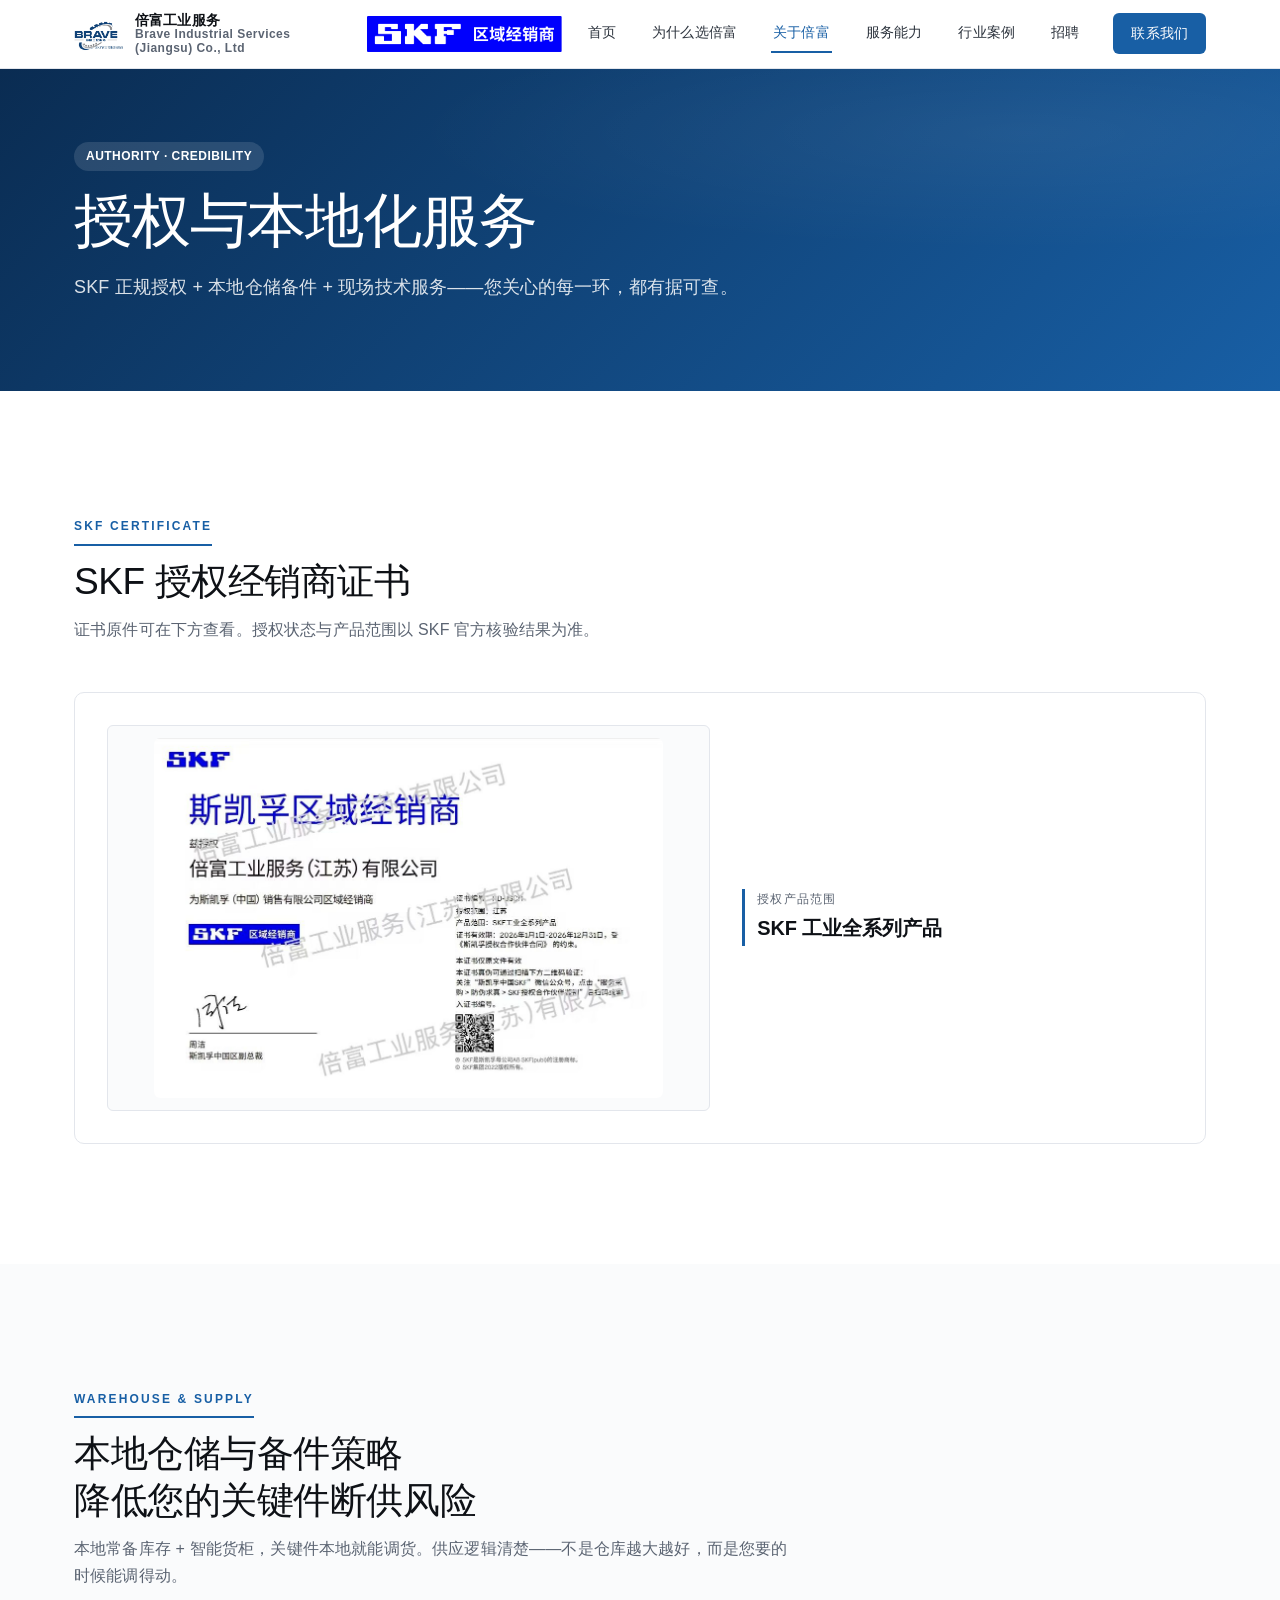
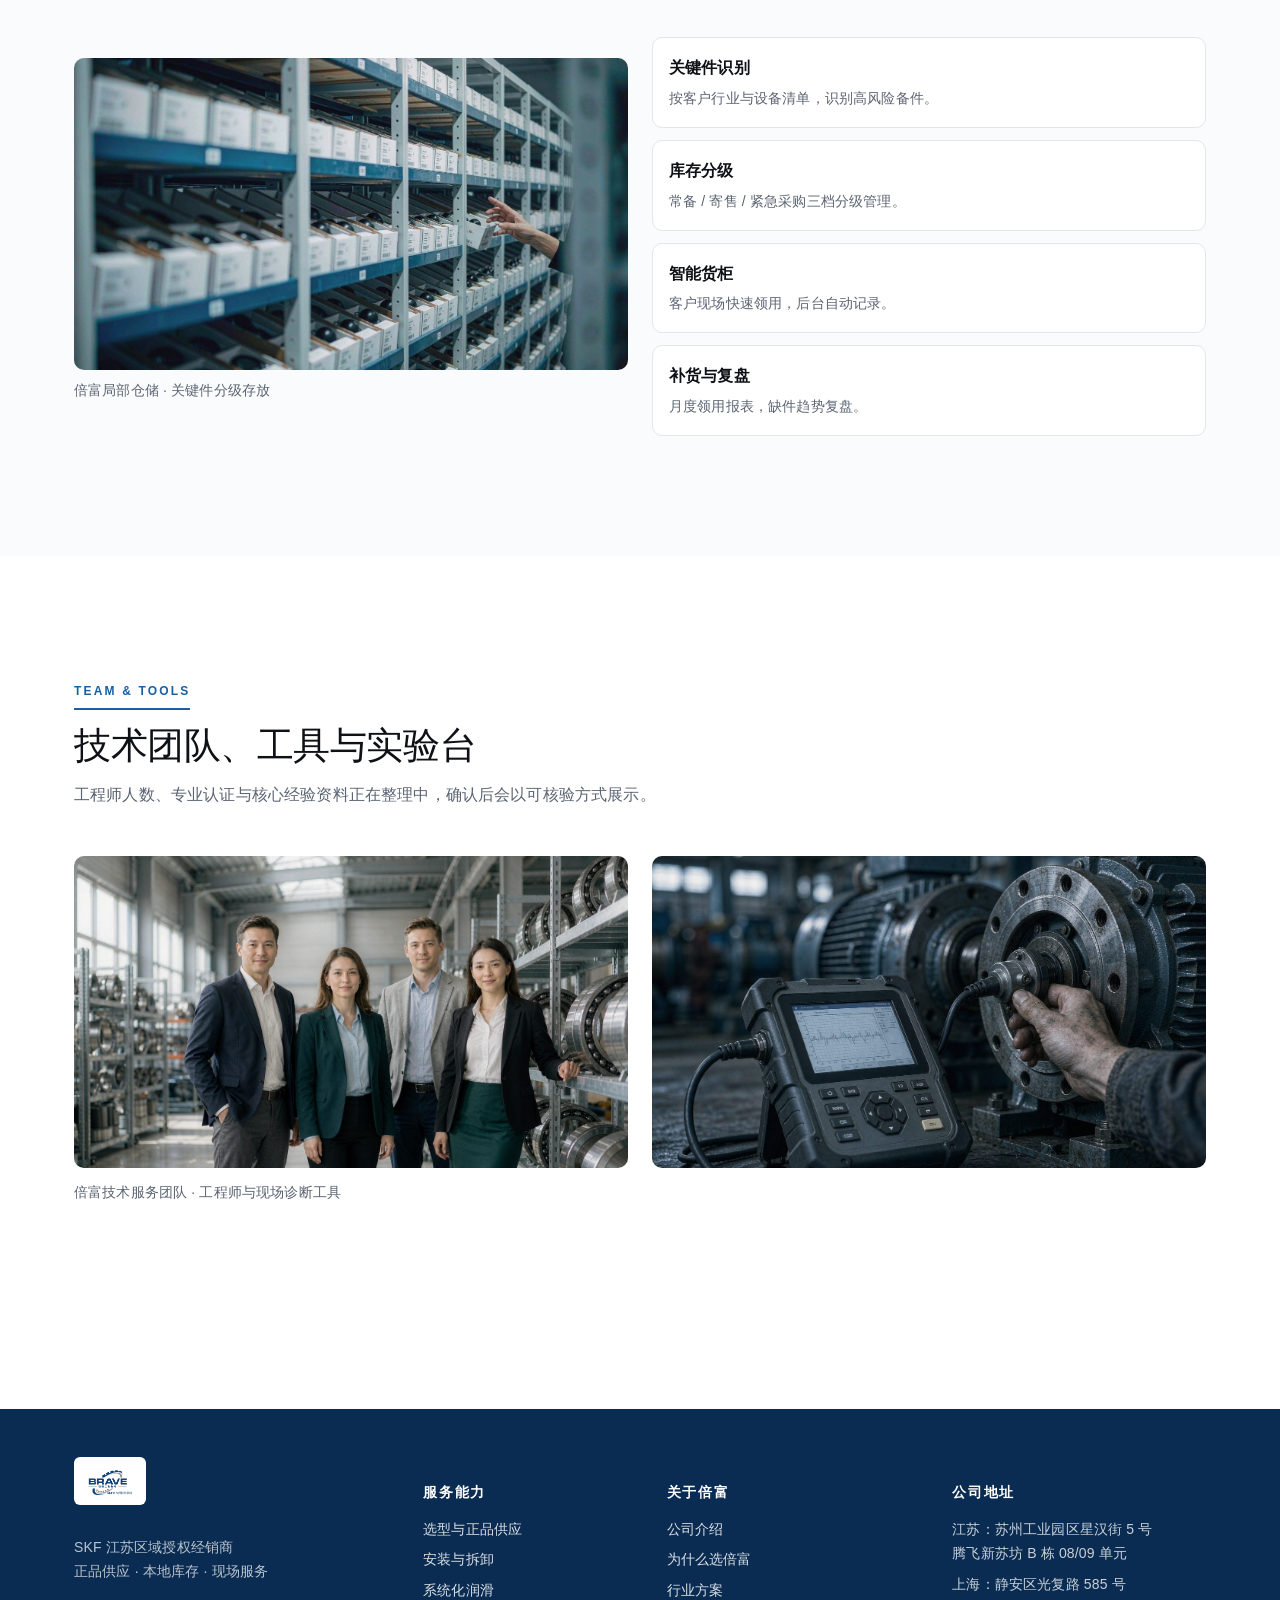
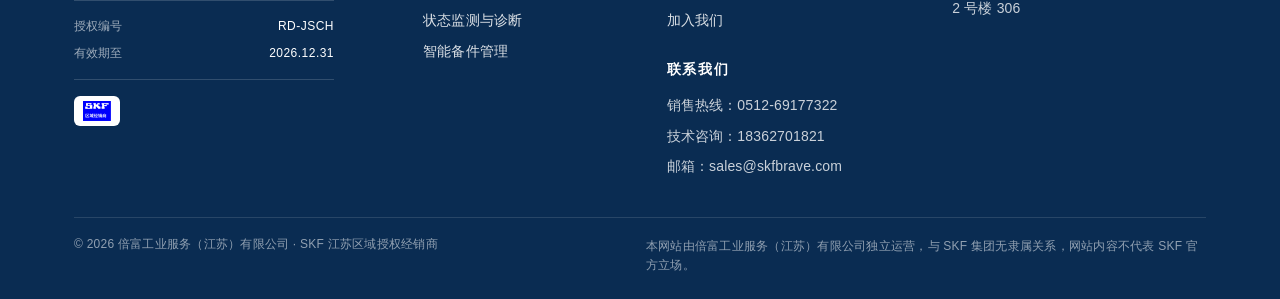
==== commit 3c5c9b64: "feat(cases): 行业案例首屏统一到标准蒙版 + 全站字级彻底归并 cases 首屏改造(用户要求'字体跟其他同步'): - .cases-hero + .cases-hero-bg → 标准" ====
--- a/about.html
+++ b/about.html
@@ -37,7 +37,7 @@
 <section class="hero" style="padding: var(--space-8) 0;">
   <div class="container">
         <span class="eyebrow-pill" style="background: rgba(255,255,255,.12); color: #fff;">AUTHORITY · CREDIBILITY</span>
-    <h1 style="margin-top: var(--space-4); font-size: clamp(28px, 4vw, 44px);">授权与本地化服务</h1>
+    <h1 style="margin-top: var(--space-4); font-size: var(--fs-h1);">授权与本地化服务</h1>
     <p class="lead">SKF 正规授权 + 本地仓储备件 + 现场技术服务——您关心的每一环，都有据可查。</p>
   </div>
 </section>
--- a/assets/css/styles.css
+++ b/assets/css/styles.css
@@ -539,7 +539,7 @@
 .hero.hero-video .hero-video-el {
   width: 100%;
   height: 100%;
-  object-fit: cover;          /* 铺满整屏：16:9 屏上无裁切；其他比例屏裁掉少量边缘以保证铺满 */
+  object-fit: contain;        /* 完整显示不裁切：保证视频画面一字不差全部可见 */
   object-position: center center;
   display: block;
   background: #000;
@@ -1405,3 +1405,464 @@
   .svc-body h3 { font-size: var(--fs-h3); }
   .svc-figure img { aspect-ratio: 4 / 3; }
 }
+
+/* ============================================================
+   蒙版浮层体系（Overlay System）—— 文字压在图上的标准做法
+   对标 SKF / ABB / 西门子工业巨头官网
+   ============================================================ */
+
+/* ① 全宽出血蒙版首屏：21:9 超宽图 + 深色渐变蒙版 + 文字浮于左上 */
+.overlay-hero {
+  position: relative;
+  width: 100%;
+  min-height: 460px;
+  display: flex;
+  align-items: center;
+  overflow: hidden;
+  background: var(--bf-blue-900);
+  margin-bottom: var(--section-pad-lg);
+}
+.overlay-hero .oh-media { position: absolute; inset: 0; z-index: 0; }
+.overlay-hero .oh-media img {
+  width: 100%; height: 100%;
+  object-fit: cover; object-position: center 40%;
+  display: block;
+}
+/* 双层蒙版：左重右轻，保证左侧文字可读又保留右侧画面 */
+.overlay-hero .oh-media::after {
+  content: "";
+  position: absolute; inset: 0;
+  background:
+    linear-gradient(100deg,
+      rgba(10,44,82,.94) 0%,
+      rgba(10,44,82,.86) 34%,
+      rgba(10,44,82,.55) 62%,
+      rgba(10,44,82,.28) 100%),
+    linear-gradient(to top, rgba(10,44,82,.55), transparent 45%);
+}
+.overlay-hero .oh-body {
+  position: relative; z-index: 1;
+  width: 100%;
+  padding: var(--space-9) 0;
+  color: #fff;
+}
+.overlay-hero .eyebrow-pill {
+  background: rgba(255,255,255,.14); color: #fff;
+  border: 1px solid rgba(255,255,255,.24);
+  backdrop-filter: blur(6px);
+}
+.overlay-hero h1 {
+  color: #fff;
+  font-size: var(--fs-h1);
+  line-height: 1.18;
+  margin: var(--space-4) 0 var(--space-5);
+  max-width: 15em;
+  letter-spacing: -0.02em;
+}
+.overlay-hero .lead {
+  color: rgba(255,255,255,.88);
+  font-size: var(--fs-lead);
+  line-height: 1.8;
+  max-width: 42em;
+  margin: 0;
+}
+/* 蒙版上的要点条 */
+.overlay-hero .oh-facts {
+  display: flex; gap: var(--space-7); flex-wrap: wrap;
+  margin-top: var(--space-7);
+  padding-top: var(--space-5);
+  border-top: 1px solid rgba(255,255,255,.2);
+}
+.oh-fact b {
+  display: block;
+  font-size: var(--fs-h3);
+  font-weight: 500;
+  letter-spacing: -0.01em;
+  font-variant-numeric: tabular-nums;
+}
+.oh-fact span { font-size: var(--fs-caption); color: rgba(255,255,255,.72); }
+
+/* ② 内页标准 Hero 蒙版（services / recruit / why-us 通用） */
+.page-hero {
+  position: relative;
+  min-height: 400px;
+  display: flex; align-items: center;
+  overflow: hidden;
+  background: var(--bf-blue-900);
+}
+.page-hero .ph-media { position: absolute; inset: 0; z-index: 0; }
+.page-hero .ph-media img {
+  width: 100%; height: 100%;
+  object-fit: cover;
+  display: block;
+}
+.page-hero .ph-media::after {
+  content: "";
+  position: absolute; inset: 0;
+  background: linear-gradient(100deg,
+    rgba(10,44,82,.93) 0%,
+    rgba(10,44,82,.82) 38%,
+    rgba(10,44,82,.52) 70%,
+    rgba(10,44,82,.30) 100%);
+}
+.page-hero .ph-body {
+  position: relative; z-index: 1;
+  width: 100%;
+  padding: var(--space-9) 0;
+  color: #fff;
+}
+.page-hero h1 {
+  color: #fff;
+  font-size: var(--fs-h1);
+  line-height: 1.18;
+  margin: var(--space-4) 0 var(--space-4);
+  letter-spacing: -0.02em;
+}
+.page-hero .lead {
+  color: rgba(255,255,255,.86);
+  font-size: var(--fs-lead);
+  line-height: 1.8;
+  max-width: 40em;
+  margin: 0;
+}
+
+@media (max-width: 900px) {
+  .overlay-hero, .page-hero { min-height: 340px; }
+  .overlay-hero .oh-body, .page-hero .ph-body { padding: var(--space-8) 0; }
+  .overlay-hero h1, .page-hero h1 { font-size: var(--fs-h2); }
+  .overlay-hero .oh-media::after, .page-hero .ph-media::after {
+    background: linear-gradient(160deg, rgba(10,44,82,.92) 0%, rgba(10,44,82,.80) 100%);
+  }
+  .overlay-hero .oh-facts { gap: var(--space-5); }
+}
+
+/* ③ 品牌主张区：左侧蓝竖线 + 分级字距（解决"文字裸奔"） */
+.claim-block {
+  border-left: 3px solid var(--bf-blue-500);
+  padding-left: var(--space-6);
+  margin-bottom: var(--space-6);
+}
+.claim-block h1 {
+  font-size: var(--fs-h1);
+  line-height: 1.2;
+  letter-spacing: -0.02em;
+  margin: var(--space-3) 0 var(--space-5);
+}
+.claim-block .lead {
+  font-size: var(--fs-lead);
+  line-height: 1.85;
+  color: var(--ink-700);
+  max-width: 40em;
+  margin: 0 0 var(--space-3);
+}
+.claim-block .lead-punchline {
+  font-size: var(--fs-lead);
+  line-height: 1.85;
+  color: var(--bf-blue-700);
+  font-weight: 500;
+  margin: 0;
+}
+
+/* ④ 卡片图像化：biz-card / cap-card 加图 */
+.biz-card {
+  background: var(--paper);
+  border: 1px solid var(--line);
+  border-radius: var(--r-lg);
+  overflow: hidden;
+  display: flex; flex-direction: column;
+  transition: transform var(--t-fast), box-shadow var(--t-fast), border-color var(--t-fast);
+}
+.biz-card:hover {
+  transform: translateY(-4px);
+  box-shadow: var(--shadow-md);
+  border-color: var(--bf-blue-100);
+}
+.biz-card .bc-media { overflow: hidden; background: var(--paper-3); }
+.biz-card .bc-media img {
+  width: 100%;
+  aspect-ratio: 4 / 3;
+  object-fit: cover;
+  display: block;
+  transition: transform var(--t-mid);
+}
+.biz-card:hover .bc-media img { transform: scale(1.04); }
+.biz-card .bc-body { padding: var(--space-5); flex: 1; display: flex; flex-direction: column; }
+.biz-card .biz-icon {
+  width: 40px; height: 40px;
+  border-radius: var(--r-sm);
+  background: var(--bf-blue-50);
+  color: var(--bf-blue-700);
+  display: flex; align-items: center; justify-content: center;
+  margin-bottom: var(--space-4);
+}
+.biz-card .biz-icon svg { width: 22px; height: 22px; }
+.biz-card h3 { font-size: var(--fs-h3); margin-bottom: var(--space-3); }
+.biz-card p { color: var(--ink-700); font-size: var(--fs-caption); line-height: 1.75; flex: 1; }
+.biz-card .biz-link {
+  margin-top: var(--space-4);
+  font-size: var(--fs-caption);
+  font-weight: 500;
+  color: var(--bf-blue-700);
+  display: inline-flex; align-items: center; gap: var(--space-2);
+  transition: gap var(--t-fast);
+}
+.biz-card:hover .biz-link { gap: var(--space-3); }
+
+/* ⑤ 数据徽章（替代纯图标，强化可信度） */
+.data-badge {
+  background: var(--paper-2);
+  border: 1px solid var(--line);
+  border-radius: var(--r-md);
+  padding: var(--space-4) var(--space-5);
+  display: flex; flex-direction: column; gap: var(--space-1);
+}
+.data-badge b {
+  font-size: var(--fs-h3);
+  font-weight: 500;
+  color: var(--bf-blue-700);
+  letter-spacing: -0.01em;
+  font-variant-numeric: tabular-nums;
+}
+.data-badge span { font-size: var(--fs-label); color: var(--ink-500); }
+
+/* ⑥ 授权证书徽章块 */
+.cert-badges { display: flex; gap: var(--space-4); flex-wrap: wrap; margin-top: var(--space-5); }
+.cert-badge-item {
+  flex: 1; min-width: 150px;
+  border: 1px solid var(--bf-blue-100);
+  background: var(--bf-blue-50);
+  border-radius: var(--r-md);
+  padding: var(--space-4);
+}
+.cert-badge-item b {
+  display: block;
+  font-size: var(--fs-h3);
+  font-weight: 500;
+  color: var(--bf-blue-900);
+  letter-spacing: .02em;
+  font-variant-numeric: tabular-nums;
+  margin-bottom: var(--space-1);
+}
+.cert-badge-item span { font-size: var(--fs-label); color: var(--ink-500); }
+
+/* ============================================================
+   响应式生命周期流程图（替代固定 viewBox 的 SVG）
+   ============================================================ */
+.lifecycle {
+  display: grid;
+  grid-template-columns: repeat(6, 1fr);
+  gap: var(--space-3);
+  position: relative;
+}
+.lc-step {
+  position: relative;
+  background: var(--paper);
+  border: 1px solid var(--line);
+  border-radius: var(--r-md);
+  padding: var(--space-5) var(--space-4);
+  display: flex; flex-direction: column; align-items: center; text-align: center;
+  gap: var(--space-3);
+  transition: transform var(--t-fast), box-shadow var(--t-fast), border-color var(--t-fast);
+}
+.lc-step:hover {
+  transform: translateY(-4px);
+  box-shadow: var(--shadow-md);
+  border-color: var(--bf-blue-100);
+}
+/* 步骤之间的连接箭头（桌面端） */
+.lc-step:not(:last-child)::after {
+  content: "";
+  position: absolute;
+  top: 34px; right: calc(var(--space-3) * -1 - 1px);
+  width: var(--space-3); height: 2px;
+  background: var(--bf-blue-500);
+  opacity: .45;
+}
+.lc-num {
+  width: 40px; height: 40px;
+  border-radius: 50%;
+  background: var(--bf-blue-700);
+  color: #fff;
+  display: flex; align-items: center; justify-content: center;
+  font-size: var(--fs-caption);
+  font-weight: 500;
+  letter-spacing: .02em;
+  flex-shrink: 0;
+}
+.lc-icon {
+  width: 44px; height: 44px;
+  border-radius: var(--r-sm);
+  background: var(--bf-blue-50);
+  color: var(--bf-blue-700);
+  display: flex; align-items: center; justify-content: center;
+}
+.lc-icon svg { width: 22px; height: 22px; }
+.lc-step h4 {
+  font-size: var(--fs-body);
+  font-weight: 500;
+  color: var(--ink-900);
+  line-height: 1.4;
+}
+.lc-step p {
+  font-size: var(--fs-label);
+  color: var(--ink-500);
+  line-height: 1.6;
+  margin: 0;
+}
+.lc-loop {
+  margin-top: var(--space-5);
+  display: flex; align-items: center; justify-content: center; gap: var(--space-3);
+  font-size: var(--fs-caption);
+  color: var(--bf-blue-700);
+  background: var(--bf-blue-50);
+  border: 1px dashed var(--bf-blue-100);
+  border-radius: var(--r-md);
+  padding: var(--space-3) var(--space-5);
+}
+
+/* 平板：3 列；手机：2 列（不横滚，不裁切） */
+@media (max-width: 1000px) { .lifecycle { grid-template-columns: repeat(3, 1fr); } }
+@media (max-width: 620px)  { .lifecycle { grid-template-columns: repeat(2, 1fr); } .lc-step:not(:last-child)::after { display: none; } }
+@media (max-width: 400px)  { .lifecycle { grid-template-columns: 1fr; } }
+
+
+/* ============================================================
+   蒙版内文字颜色修正（对齐 cases-hero 写法）
+   原因：全局 h1,h2,h3,h4 { color: var(--ink-900) } 会覆盖父容器的 color:#fff
+   → 蒙版上出现黑字。必须对蒙版内标题显式设白字。
+   ============================================================ */
+.overlay-hero h1, .overlay-hero h2, .overlay-hero h3,
+.overlay-hero h4, .overlay-hero .lead, .overlay-hero p,
+.page-hero h1, .page-hero h2, .page-hero h3,
+.page-hero h4, .page-hero .lead, .page-hero p {
+  color: #fff;
+}
+.overlay-hero .lead, .page-hero .lead { color: rgba(255,255,255,.88); }
+.oh-fact span { color: rgba(255,255,255,.72); }
+.lc-step h4 { color: var(--ink-900); }
+
+/* ============================================================
+   内容板块蒙版（why-us / about / cases 通用）
+   图片做背景，标题与正文浮于其上
+   ============================================================ */
+.overlay-panel {
+  position: relative;
+  overflow: hidden;
+  isolation: isolate;
+  background: var(--bf-blue-900);
+}
+.overlay-panel .op-media {
+  position: absolute; inset: 0; z-index: 0;
+}
+.overlay-panel .op-media img {
+  width: 100%; height: 100%;
+  object-fit: cover;
+  display: block;
+}
+/* 左重右轻渐变 + 底部压暗，保证左侧文字可读 */
+.overlay-panel .op-media::after {
+  content: "";
+  position: absolute; inset: 0;
+  background:
+    linear-gradient(100deg,
+      rgba(10,44,82,.95) 0%,
+      rgba(10,44,82,.88) 38%,
+      rgba(10,44,82,.62) 66%,
+      rgba(10,44,82,.34) 100%),
+    linear-gradient(to top, rgba(10,44,82,.62), transparent 50%);
+}
+.overlay-panel .op-body {
+  position: relative; z-index: 1;
+  padding: var(--section-pad-lg) 0;
+  color: #fff;
+}
+/* 蒙版内文字一律显式设白（防止被全局 h1-h4 规则覆盖成黑字） */
+.overlay-panel h2,
+.overlay-panel h3,
+.overlay-panel h4,
+.overlay-panel p,
+.overlay-panel .lead,
+.overlay-panel .media-caption { color: #fff; }
+.overlay-panel .lead {
+  color: rgba(255,255,255,.88);
+  font-size: var(--fs-lead);
+  line-height: 1.8;
+  max-width: 42em;
+  margin: 0;
+}
+.overlay-panel .eyebrow {
+  color: rgba(255,255,255,.72);
+  letter-spacing: .16em;
+}
+.overlay-panel h2 {
+  font-size: var(--fs-h2);
+  line-height: 1.22;
+  letter-spacing: -0.015em;
+  margin: var(--space-3) 0 var(--space-4);
+}
+/* 蒙版内的浅色卡片：半透明玻璃感 */
+.overlay-panel .op-card {
+  background: rgba(255,255,255,.08);
+  border: 1px solid rgba(255,255,255,.18);
+  border-radius: var(--r-md);
+  padding: var(--space-4) var(--space-5);
+  backdrop-filter: blur(8px);
+  transition: background var(--t-fast), border-color var(--t-fast), transform var(--t-fast);
+}
+.overlay-panel .op-card:hover {
+  background: rgba(255,255,255,.14);
+  border-color: rgba(255,255,255,.3);
+  transform: translateY(-2px);
+}
+.overlay-panel .op-card strong {
+  display: block;
+  font-size: var(--fs-body);
+  font-weight: 500;
+  color: #fff;
+  margin-bottom: var(--space-2);
+}
+.overlay-panel .op-card p {
+  font-size: var(--fs-caption);
+  color: rgba(255,255,255,.8);
+  line-height: 1.7;
+  margin: 0;
+}
+/* 蒙版内的数据徽章（授权编号等） */
+.overlay-panel .op-stat {
+  border-left: 2px solid rgba(255,255,255,.4);
+  padding-left: var(--space-4);
+}
+.overlay-panel .op-stat b {
+  display: block;
+  font-size: var(--fs-h3);
+  font-weight: 500;
+  color: #fff;
+  letter-spacing: .02em;
+  font-variant-numeric: tabular-nums;
+  margin-bottom: var(--space-1);
+}
+.overlay-panel .op-stat span {
+  font-size: var(--fs-label);
+  color: rgba(255,255,255,.7);
+}
+
+@media (max-width: 900px) {
+  .overlay-panel .op-body { padding: var(--section-pad-md) 0; }
+  .overlay-panel .op-media::after {
+    background: linear-gradient(165deg, rgba(10,44,82,.93) 0%, rgba(10,44,82,.85) 100%);
+  }
+}
+
+/* 蒙版首屏的强调句（比 lead 更重一档，用于收拢主张） */
+.overlay-hero .oh-punchline {
+  color: #fff;
+  font-size: var(--fs-lead);
+  line-height: 1.8;
+  font-weight: 500;
+  letter-spacing: -0.005em;
+  max-width: 40em;
+  margin: var(--space-4) 0 0;
+  padding-left: var(--space-4);
+  border-left: 2px solid var(--bf-blue-500);
+}
+.overlay-hero .actions { margin-top: var(--space-6); }
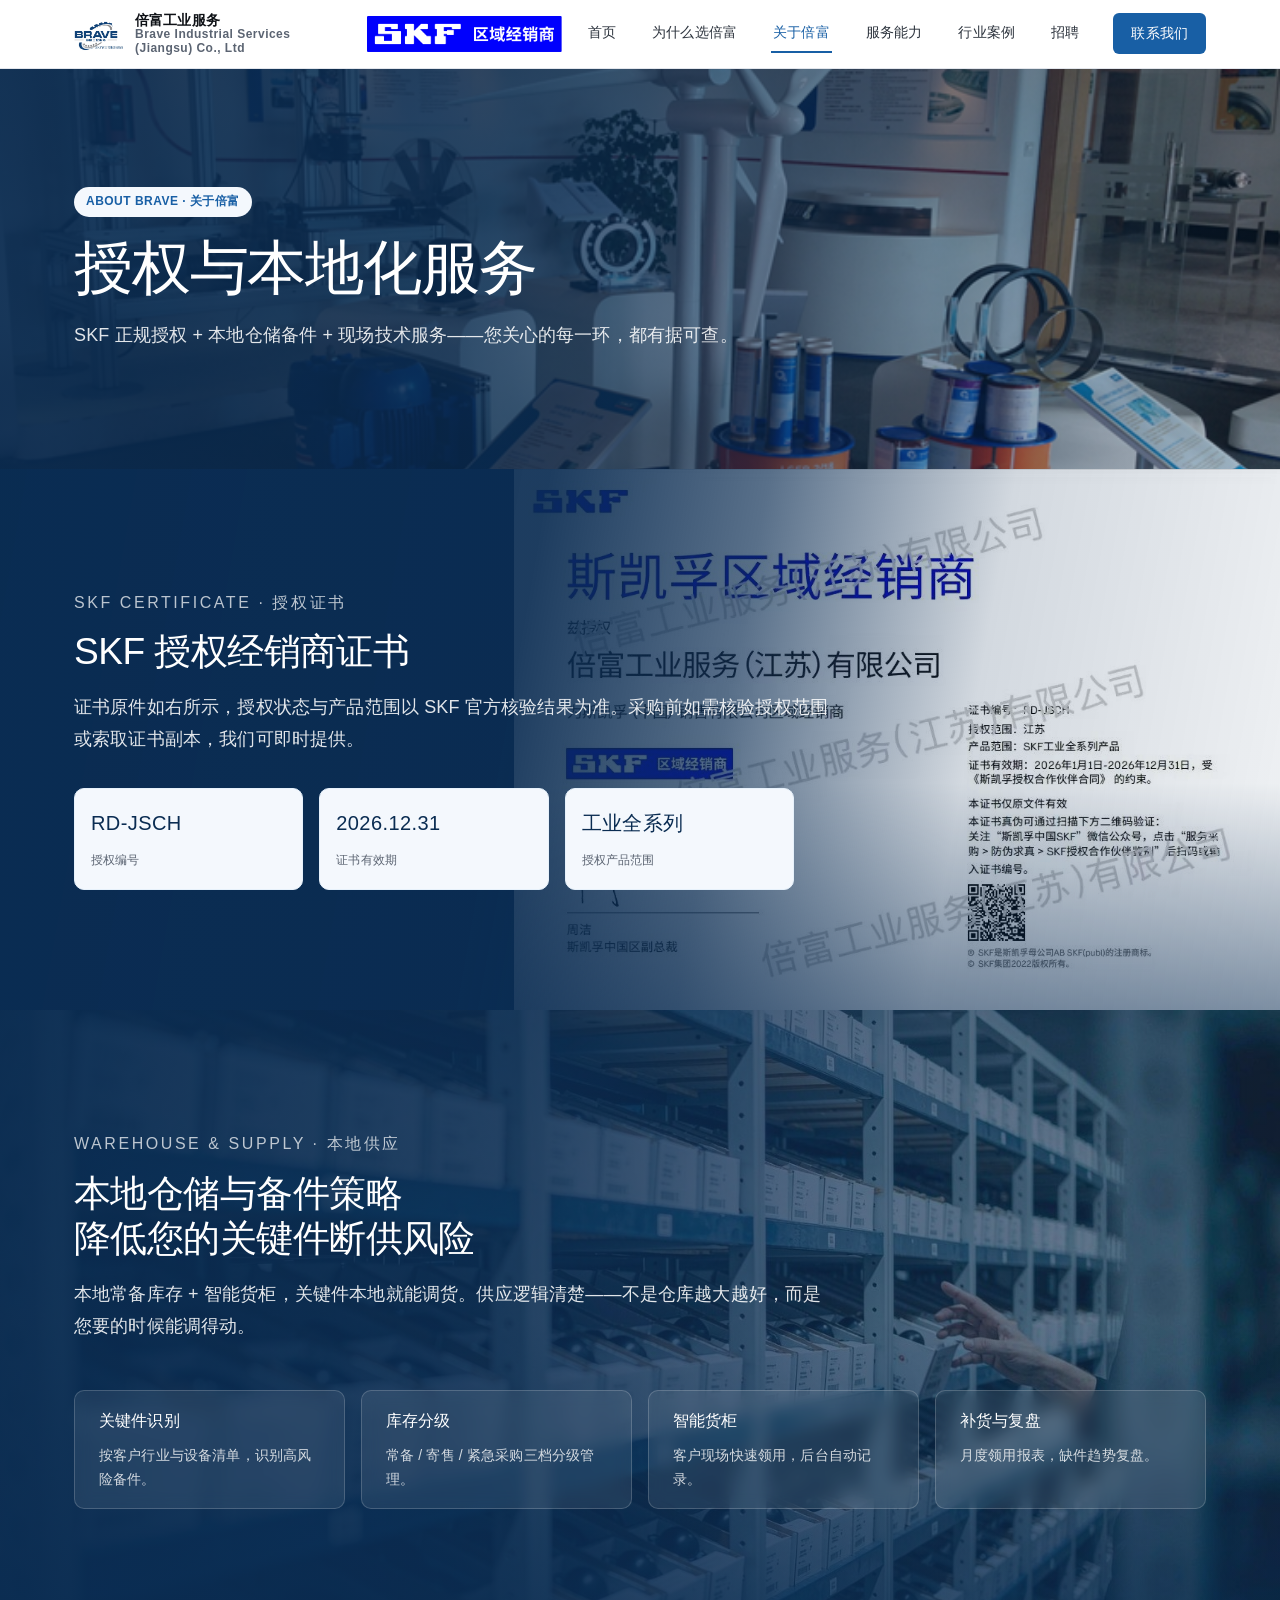
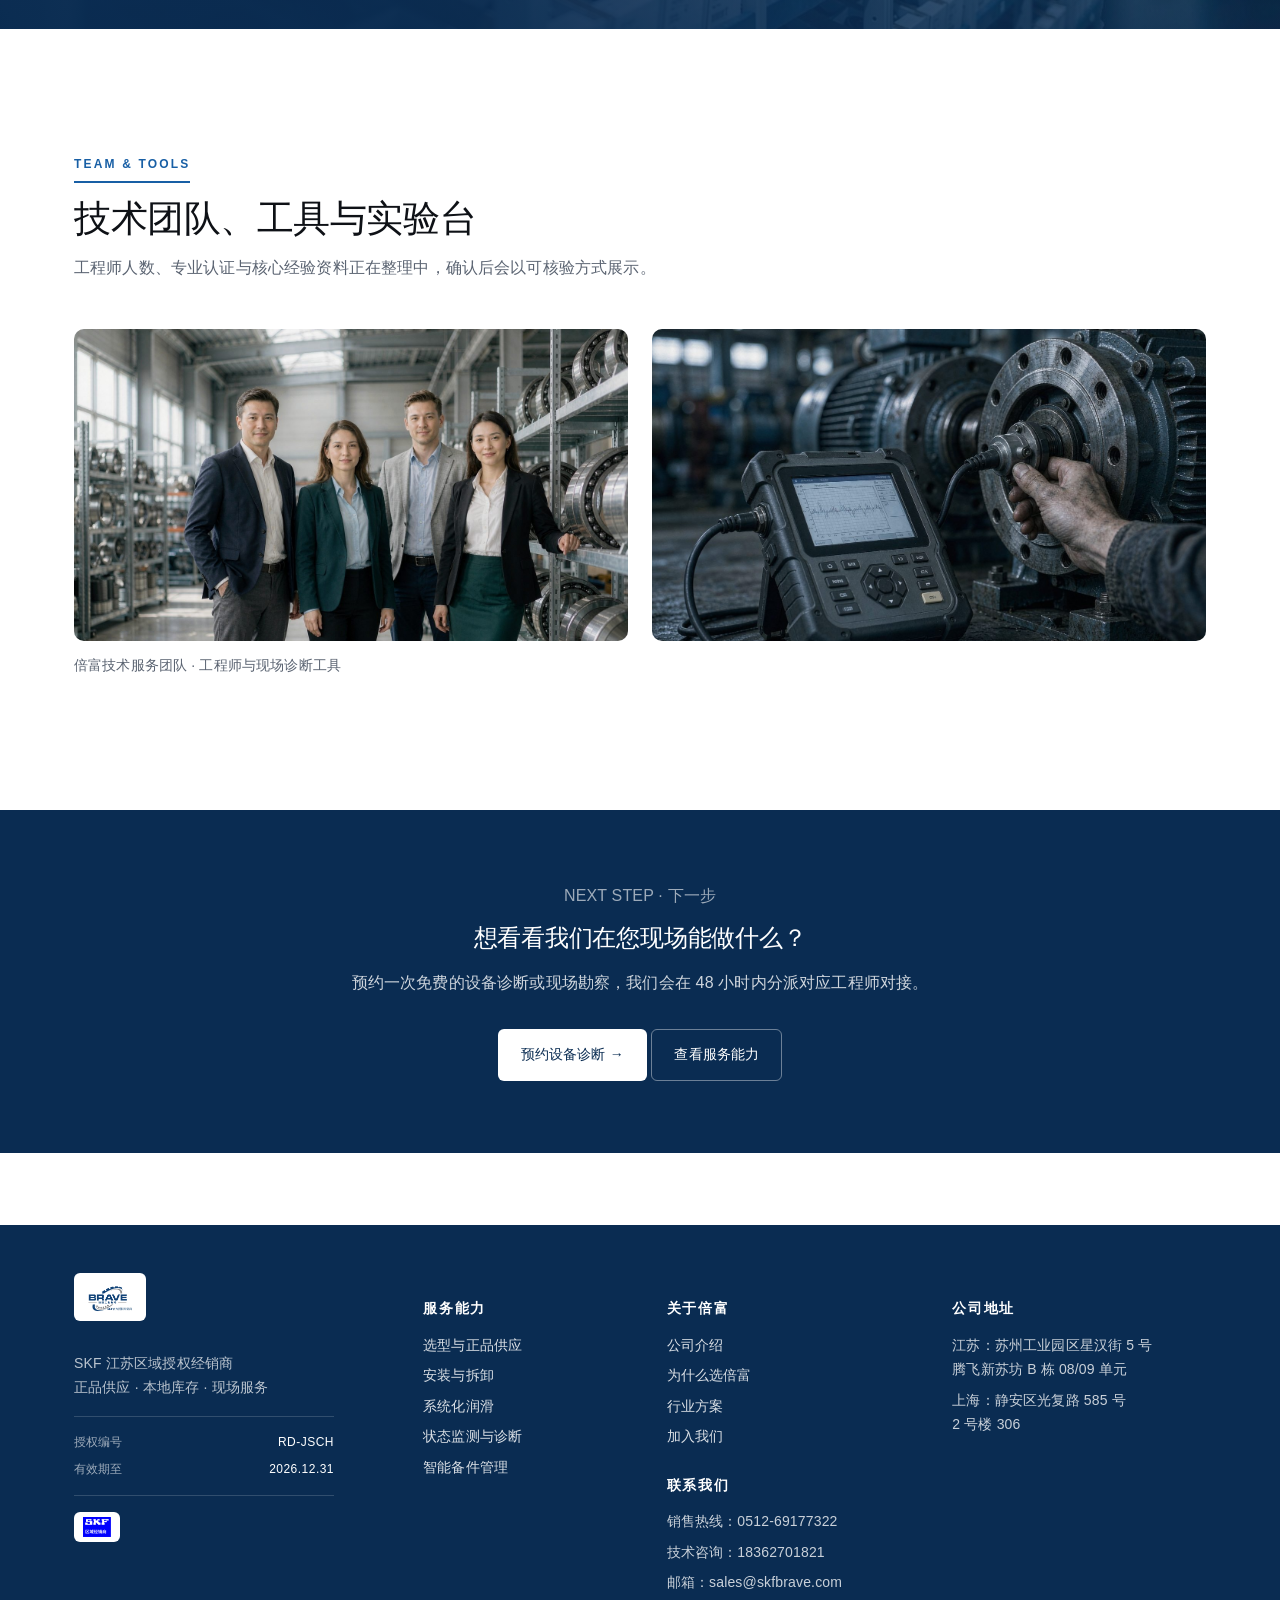
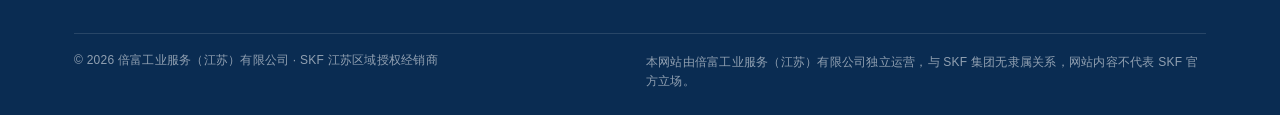
==== commit 6aa17716: "feat(about): 关于倍富页视觉升级, 全站7页彻底统一 诊断: about 是全站唯一还没被统一体系覆盖的页面, 5处问题: ① 首屏老式纯色 hero, 无蒙版无数据条 ② 证书图在首屏与" ====
--- a/about.html
+++ b/about.html
@@ -34,58 +34,73 @@
   </div>
 </header>
 
-<section class="hero" style="padding: var(--space-8) 0;">
-  <div class="container">
-        <span class="eyebrow-pill" style="background: rgba(255,255,255,.12); color: #fff;">AUTHORITY · CREDIBILITY</span>
-    <h1 style="margin-top: var(--space-4); font-size: var(--fs-h1);">授权与本地化服务</h1>
-    <p class="lead">SKF 正规授权 + 本地仓储备件 + 现场技术服务——您关心的每一环，都有据可查。</p>
+<section class="page-hero">
+  <div class="ph-media">
+    <img src="assets/img/hero-1.png" alt="倍富展厅：轴承与 SKF 工业生态产品陈列" />
+  </div>
+  <div class="ph-body">
+    <div class="container">
+      <span class="eyebrow-pill">ABOUT BRAVE · 关于倍富</span>
+      <h1>授权与本地化服务</h1>
+      <p class="lead">SKF 正规授权 + 本地仓储备件 + 现场技术服务——您关心的每一环，都有据可查。</p>
+    </div>
   </div>
 </section>
 
-<!-- 证书主证据 -->
-<section class="section">
-  <div class="container">
-    <div class="section-head">
-      <span class="eyebrow">SKF CERTIFICATE</span>
+<!-- 证书主证据（蒙版：证书完整显示 + 数据徽章浮于旁侧） -->
+<section class="overlay-panel cert-overlay">
+  <div class="op-media">
+    <img src="assets/img/cert-watermarked.jpg" alt="SKF 授权经销商证书" />
+  </div>
+  <div class="op-body">
+    <div class="container">
+      <span class="eyebrow">SKF CERTIFICATE · 授权证书</span>
       <h2>SKF 授权经销商证书</h2>
-      <p>证书原件可在下方查看。授权状态与产品范围以 SKF 官方核验结果为准。</p>
-    </div>
-    <div class="cert-card">
-      <div class="cert-img">
-        <img class="media-cert" src="assets/img/cert-watermarked.jpg" alt="SKF 授权经销商证书" />
-      </div>
-      <div class="cert-facts">
-        
-        
-        <div class="cert-fact">
-          <div class="label">授权产品范围</div>
-          <div class="value">SKF 工业全系列产品</div>
+      <p class="lead">证书原件如右所示，授权状态与产品范围以 SKF 官方核验结果为准。采购前如需核验授权范围或索取证书副本，我们可即时提供。</p>
+      <div class="cert-badges" style="margin-top: var(--space-6); max-width: 720px;">
+        <div class="cert-badge-item">
+          <b>RD-JSCH</b>
+          <span>授权编号</span>
         </div>
-        
+        <div class="cert-badge-item">
+          <b>2026.12.31</b>
+          <span>证书有效期</span>
+        </div>
+        <div class="cert-badge-item">
+          <b>工业全系列</b>
+          <span>授权产品范围</span>
+        </div>
       </div>
     </div>
   </div>
 </section>
 
 <!-- 仓储与供应能力 -->
-<section class="section band">
-  <div class="container">
-    <div class="section-head">
-      <span class="eyebrow">WAREHOUSE & SUPPLY</span>
+<section class="overlay-panel">
+  <div class="op-media">
+    <img src="assets/img/svc-supply.jpg" alt="倍富苏州本地仓储 · 轴承货架与批次追溯标签" />
+  </div>
+  <div class="op-body">
+    <div class="container">
+      <span class="eyebrow">WAREHOUSE & SUPPLY · 本地供应</span>
       <h2>本地仓储与备件策略<br/>降低您的关键件断供风险</h2>
-      <p>本地常备库存 + 智能货柜，关键件本地就能调货。供应逻辑清楚——不是仓库越大越好，而是您要的时候能调得动。</p>
-    </div>
-    <div class="grid grid-2" style="align-items: center;">
-      <div>
-        <img class="media" src="assets/img/svc-supply.jpg" alt="倍富轴承货架与批次追溯标签" />
-        <p class="media-caption">倍富局部仓储 · 关键件分级存放</p>
-      </div>
-      <div>
-        <div class="grid" style="gap: var(--space-3);">
-          <div class="card" style="padding: var(--space-4);"><strong>关键件识别</strong><p style="margin-top:4px;">按客户行业与设备清单，识别高风险备件。</p></div>
-          <div class="card" style="padding: var(--space-4);"><strong>库存分级</strong><p style="margin-top:4px;">常备 / 寄售 / 紧急采购三档分级管理。</p></div>
-          <div class="card" style="padding: var(--space-4);"><strong>智能货柜</strong><p style="margin-top:4px;">客户现场快速领用，后台自动记录。</p></div>
-          <div class="card" style="padding: var(--space-4);"><strong>补货与复盘</strong><p style="margin-top:4px;">月度领用报表，缺件趋势复盘。</p></div>
+      <p class="lead">本地常备库存 + 智能货柜，关键件本地就能调货。供应逻辑清楚——不是仓库越大越好，而是您要的时候能调得动。</p>
+      <div class="grid grid-4" style="margin-top: var(--space-7); gap: var(--space-4);">
+        <div class="op-card">
+          <strong>关键件识别</strong>
+          <p>按客户行业与设备清单，识别高风险备件。</p>
+        </div>
+        <div class="op-card">
+          <strong>库存分级</strong>
+          <p>常备 / 寄售 / 紧急采购三档分级管理。</p>
+        </div>
+        <div class="op-card">
+          <strong>智能货柜</strong>
+          <p>客户现场快速领用，后台自动记录。</p>
+        </div>
+        <div class="op-card">
+          <strong>补货与复盘</strong>
+          <p>月度领用报表，缺件趋势复盘。</p>
         </div>
       </div>
     </div>
@@ -105,6 +120,19 @@
       <img class="media" src="assets/img/svc-monitoring.jpg" alt="倍富专业工具" />
     </div>
     <p class="media-caption" style="margin-top: var(--space-3);">倍富技术服务团队 · 工程师与现场诊断工具</p>
+  </div>
+</section>
+
+<!-- CTA 收尾 -->
+<section class="section dark tight">
+  <div class="container" style="text-align:center;">
+    <span class="eyebrow" style="color: rgba(255,255,255,.6);">NEXT STEP · 下一步</span>
+    <h2 style="color:#fff; margin: var(--space-3) 0 var(--space-4);">想看看我们在您现场能做什么？</h2>
+    <p style="color: rgba(255,255,255,.8); max-width: 40em; margin: 0 auto var(--space-6);">预约一次免费的设备诊断或现场勘察，我们会在 48 小时内分派对应工程师对接。</p>
+    <div class="actions" style="justify-content:center;">
+      <a href="contact.html" class="btn btn-primary">预约设备诊断 →</a>
+      <a href="services.html" class="btn btn-ghost">查看服务能力</a>
+    </div>
   </div>
 </section>
 
--- a/assets/css/styles.css
+++ b/assets/css/styles.css
@@ -259,17 +259,6 @@
 .btn-ghost { background: transparent; color: #fff; border-color: rgba(255,255,255,.4); }
 .btn-ghost:hover { background: rgba(255,255,255,.08); color: #fff; }
 
-.trustbar {
-  background: var(--bf-blue-50);
-  border-bottom: 1px solid var(--line);
-  padding: var(--space-3) 0;
-  font-size: var(--fs-caption); color: var(--ink-700);
-}
-.trustbar .container {
-  display: flex; flex-wrap: wrap; gap: var(--space-5); justify-content: space-between;
-}
-.trustbar strong { color: var(--bf-blue-900); font-weight: 600; }
-
 /* -------- Section -------- */
 .section { padding: var(--space-9) 0; }
 .section.tight { padding: var(--space-8) 0; }
@@ -525,12 +514,10 @@
 
 /* -------- Hero (image background variant) -------- */
 /* -------- Hero：SKF 式全屏沉浸视频首屏 -------- */
-/* -------- Hero：SKF 式全屏视频播放器（带声音 · 非背景 · 16:9 原始比例） -------- */
 .hero.hero-video {
   position: relative;
   height: 100vh;
-  padding: 0;                 /* 覆盖 .hero 基础上下 padding，让视频真正占满 100vh */
-  background: #000;
+  padding: 0;
   overflow: hidden;
   display: flex;
   align-items: center;
@@ -542,7 +529,6 @@
   object-fit: contain;        /* 完整显示不裁切：保证视频画面一字不差全部可见 */
   object-position: center center;
   display: block;
-  background: #000;
 }
 /* 授权徽章：视频右上角浮动 */
 .hero.hero-video .cert-badge { z-index: 3; }
@@ -587,20 +573,6 @@
 @keyframes scrollBounce { 0%,100% { transform: translateY(0); } 50% { transform: translateY(6px); } }
 
 /* -------- 视频下方品牌主张 -------- */
-.intro-band {
-  background: var(--paper);
-  padding: var(--space-9) 0;
-  text-align: center;
-}
-.intro-band .eyebrow-pill { background: var(--bf-blue-50); color: var(--bf-blue-900); }
-.intro-band h1 { color: var(--ink-900); max-width: 880px; margin-left: auto; margin-right: auto; }
-.intro-band .lead,
-.intro-band .lead-punchline { color: var(--ink-700); margin-left: auto; margin-right: auto; }
-.intro-band .actions { justify-content: center; }
-.intro-band .btn-primary { background: var(--bf-blue-900); color: #fff; }
-.intro-band .btn-primary:hover { background: var(--bf-blue-700); }
-.intro-band .btn-ghost { color: var(--bf-blue-900); border-color: var(--bf-blue-900); }
-.intro-band .btn-ghost:hover { background: var(--bf-blue-50); }
 
 /* -------- Lifecycle infographic (SVG process) -------- */
 .lifecycle {
@@ -1043,8 +1015,7 @@
   .menu-toggle { display: block; }
   .hero { padding: var(--space-7) 0 var(--space-6); }
   .hero.hero-video { min-height: 100svh; height: 100svh; padding: 0; }
-  .intro-band { padding: var(--space-7) 0; }
-  .section { padding: var(--space-7) 0; }
+    .section { padding: var(--space-7) 0; }
 }
 
 /* -------- Recruitment -------- */
@@ -1323,88 +1294,12 @@
 /* ============================================================
    服务页交错图文布局（根治"图文比例失衡"）
    ============================================================ */
-.svc-block {
-  display: grid;
-  grid-template-columns: 1fr 1fr;
-  gap: var(--space-8);
-  align-items: center;
-  padding: var(--section-pad-lg) 0;
-  border-bottom: 1px solid var(--line);
-}
-.svc-block:last-of-type { border-bottom: 0; }
-
-/* 偶数板块：图在右，文字在左（制造 Z 字形视觉节奏） */
-.svc-block.is-reversed { direction: rtl; }
-.svc-block.is-reversed > * { direction: ltr; }
-
-.svc-figure { margin: 0; }
-.svc-figure img {
-  width: 100%;
-  aspect-ratio: 16 / 10;
-  object-fit: cover;
-  border-radius: var(--r-lg);
-  box-shadow: var(--shadow-md);
-  display: block;
-}
-.svc-figure figcaption {
-  margin-top: var(--space-3);
-  font-size: var(--fs-caption);
-  color: var(--ink-500);
-  line-height: 1.6;
-  padding-left: var(--space-3);
-  border-left: 2px solid var(--bf-blue-500);
-}
-
-.svc-body .label-num {
-  display: inline-block;
-  font-size: var(--fs-label);
-  color: var(--bf-blue-700);
-  font-weight: 500;
-  letter-spacing: .14em;
-  margin-bottom: var(--space-3);
-}
-.svc-body h3 {
-  font-size: var(--fs-h2);
-  margin-bottom: var(--space-5);
-  letter-spacing: -0.015em;
-}
-.svc-points { display: grid; gap: var(--space-4); margin-bottom: var(--space-5); }
-.svc-point { padding-left: var(--space-4); border-left: 2px solid var(--line); }
-.svc-point h4 {
-  font-size: var(--fs-body);
-  font-weight: 500;
-  color: var(--ink-900);
-  margin-bottom: var(--space-1);
-}
-.svc-point p {
-  font-size: var(--fs-caption);
-  color: var(--ink-700);
-  line-height: 1.75;
-  margin: 0;
-}
-.svc-cta {
-  display: inline-flex;
-  align-items: center;
-  gap: var(--space-2);
-  font-size: var(--fs-caption);
-  font-weight: 500;
-  color: var(--bf-blue-700);
-  border-bottom: 1px solid var(--bf-blue-500);
-  padding-bottom: 2px;
-  transition: gap var(--t-fast), color var(--t-fast);
-}
-.svc-cta:hover { gap: var(--space-3); color: var(--bf-blue-900); }
 
 /* 平板：单列但保持图文比例 */
 @media (max-width: 900px) {
-  .svc-block { grid-template-columns: 1fr; gap: var(--space-6); padding: var(--section-pad-md) 0; }
-  .svc-block.is-reversed { direction: ltr; }
-  .svc-figure { order: -1; }
-}
+    }
 @media (max-width: 600px) {
-  .svc-body h3 { font-size: var(--fs-h3); }
-  .svc-figure img { aspect-ratio: 4 / 3; }
-}
+    }
 
 /* ============================================================
    蒙版浮层体系（Overlay System）—— 文字压在图上的标准做法
@@ -1536,33 +1431,6 @@
   .overlay-hero .oh-facts { gap: var(--space-5); }
 }
 
-/* ③ 品牌主张区：左侧蓝竖线 + 分级字距（解决"文字裸奔"） */
-.claim-block {
-  border-left: 3px solid var(--bf-blue-500);
-  padding-left: var(--space-6);
-  margin-bottom: var(--space-6);
-}
-.claim-block h1 {
-  font-size: var(--fs-h1);
-  line-height: 1.2;
-  letter-spacing: -0.02em;
-  margin: var(--space-3) 0 var(--space-5);
-}
-.claim-block .lead {
-  font-size: var(--fs-lead);
-  line-height: 1.85;
-  color: var(--ink-700);
-  max-width: 40em;
-  margin: 0 0 var(--space-3);
-}
-.claim-block .lead-punchline {
-  font-size: var(--fs-lead);
-  line-height: 1.85;
-  color: var(--bf-blue-700);
-  font-weight: 500;
-  margin: 0;
-}
-
 /* ④ 卡片图像化：biz-card / cap-card 加图 */
 .biz-card {
   background: var(--paper);
@@ -1724,7 +1592,6 @@
 @media (max-width: 1000px) { .lifecycle { grid-template-columns: repeat(3, 1fr); } }
 @media (max-width: 620px)  { .lifecycle { grid-template-columns: repeat(2, 1fr); } .lc-step:not(:last-child)::after { display: none; } }
 @media (max-width: 400px)  { .lifecycle { grid-template-columns: 1fr; } }
-
 
 /* ============================================================
    蒙版内文字颜色修正（对齐 cases-hero 写法）
@@ -1866,3 +1733,520 @@
   border-left: 2px solid var(--bf-blue-500);
 }
 .overlay-hero .actions { margin-top: var(--space-6); }
+
+/* ============================================================
+   首页专用：信任条 / 能力矩阵 / 视频过渡
+   ============================================================ */
+
+/* ① 信任条：紧接首屏视频，横排四栏深蓝底 */
+.trustbar {
+  background: var(--bf-blue-900);
+  color: #fff;                /* 深底容器默认白字 */
+  padding: var(--space-8) 0 var(--space-6);
+}
+.trustbar .tb-grid {
+  display: grid;
+  grid-template-columns: repeat(4, 1fr);
+  gap: var(--space-5);
+}
+.tb-item {
+  display: flex;
+  align-items: flex-start;
+  gap: var(--space-3);
+  padding-left: var(--space-4);
+  border-left: 2px solid rgba(255,255,255,.22);
+}
+.tb-item b {
+  display: block;
+  font-size: var(--fs-h3);
+  font-weight: 500;
+  color: #fff;
+  letter-spacing: -0.01em;
+  margin-bottom: 2px;
+}
+.tb-item span {
+  font-size: var(--fs-caption);
+  color: rgba(255,255,255,.72);
+  line-height: 1.6;
+}
+@media (max-width: 900px) { .trustbar .tb-grid { grid-template-columns: repeat(2, 1fr); gap: var(--space-4); } }
+@media (max-width: 480px) { .trustbar .tb-grid { grid-template-columns: 1fr; } }
+
+/* ② 首屏视频底部渐变过渡：接住下一屏，避免断层 */
+
+/* ③ 能力矩阵：3×2 大图卡片（合并原五大能力+双轴+流程） */
+.cap-matrix {
+  display: grid;
+  grid-template-columns: repeat(3, 1fr);
+  gap: var(--space-5);
+}
+.cap-tile {
+  position: relative;
+  overflow: hidden;
+  border-radius: var(--r-lg);
+  min-height: 300px;
+  display: flex;
+  flex-direction: column;
+  justify-content: flex-end;
+  isolation: isolate;
+  background: var(--bf-blue-900);
+  transition: transform var(--t-fast), box-shadow var(--t-fast);
+}
+.cap-tile:hover { transform: translateY(-4px); box-shadow: var(--shadow-md); }
+.cap-tile .ct-media { position: absolute; inset: 0; z-index: 0; }
+.cap-tile .ct-media img {
+  width: 100%; height: 100%;
+  object-fit: cover;
+  transition: transform var(--t-mid);
+}
+.cap-tile:hover .ct-media img { transform: scale(1.05); }
+/* 底部渐变保证文字可读 */
+.cap-tile .ct-media::after {
+  content: "";
+  position: absolute; inset: 0;
+  background: linear-gradient(to top,
+    rgba(10,44,82,.94) 0%,
+    rgba(10,44,82,.78) 34%,
+    rgba(10,44,82,.34) 68%,
+    rgba(10,44,82,.12) 100%);
+}
+.cap-tile .ct-body {
+  position: relative; z-index: 1;
+  padding: var(--space-5);
+  color: #fff;
+}
+.cap-tile .ct-num {
+  display: inline-block;
+  font-size: var(--fs-label);
+  letter-spacing: .16em;
+  color: rgba(255,255,255,.66);
+  margin-bottom: var(--space-2);
+}
+.cap-tile h3 {
+  font-size: var(--fs-h3);
+  color: #fff;
+  margin-bottom: var(--space-2);
+  line-height: 1.35;
+}
+.cap-tile p {
+  font-size: var(--fs-caption);
+  color: rgba(255,255,255,.82);
+  line-height: 1.7;
+  margin: 0;
+}
+@media (max-width: 1000px) { .cap-matrix { grid-template-columns: repeat(2, 1fr); } }
+@media (max-width: 620px)  {
+  .cap-matrix { grid-template-columns: 1fr; }
+  .cap-tile { min-height: 240px; }
+}
+
+/* ④ 首页行业覆盖蒙版：六大行业标签浮于图上 */
+.industry-overlay .op-media img { object-position: center 45%; }
+.io-tags {
+  display: flex;
+  flex-wrap: wrap;
+  gap: var(--space-3);
+  margin-top: var(--space-6);
+}
+.io-tag {
+  display: inline-flex;
+  align-items: center;
+  gap: var(--space-2);
+  padding: var(--space-3) var(--space-5);
+  border: 1px solid rgba(255,255,255,.28);
+  border-radius: 999px;
+  background: rgba(255,255,255,.08);
+  backdrop-filter: blur(8px);
+  font-size: var(--fs-caption);
+  color: #fff;
+  transition: background var(--t-fast), border-color var(--t-fast), transform var(--t-fast);
+}
+.io-tag:hover {
+  background: rgba(255,255,255,.18);
+  border-color: rgba(255,255,255,.5);
+  transform: translateY(-2px);
+}
+.io-tag b { font-weight: 500; }
+
+/* ============================================================
+   证书类蒙版专用：完整显示证书, 不裁切
+   证书图是接近方形的比例(1.41), 用 cover 必然裁掉上下,
+   �� contain + 右对齐停靠, 保证证书完整可见且不被文字压住。
+   ============================================================ */
+.overlay-panel.cert-overlay .op-media img {
+  object-fit: contain;              /* 完整显示, 不裁切 */
+  object-position: right center;    /* 靠右停靠, 左侧留给文字 */
+  /* contain 后左右会留空, 用背景色填满, 避免出现白边 */
+  background: var(--bf-blue-900);
+}
+/* 蒙版渐变调整为「左侧文字区更重」, 中间过渡, 右侧几乎透明让证书清晰 */
+.overlay-panel.cert-overlay .op-media::after {
+  background:
+    linear-gradient(100deg,
+      rgba(10,44,82,.96) 0%,
+      rgba(10,44,82,.92) 40%,
+      rgba(10,44,82,.68) 56%,
+      rgba(10,44,82,.18) 74%,
+      rgba(10,44,82,.06) 100%),
+    linear-gradient(to top, rgba(10,44,82,.5), transparent 42%);
+}
+/* 容器加高, 给方形证书留出完整高度 */
+.overlay-panel.cert-overlay .op-body {
+  padding: var(--section-pad-lg) 0;
+}
+@media (max-width: 1100px) {
+  /* 中等屏幕: 证书缩小但仍完整, 文字区保持可读 */
+  .overlay-panel.cert-overlay .op-media img { object-position: right center; }
+}
+@media (max-width: 820px) {
+  /* 窄屏: 证书居中偏右, 蒙版整体压暗保证文字可读 */
+  .overlay-panel.cert-overlay .op-media img { object-position: 72% center; }
+  .overlay-panel.cert-overlay .op-media::after {
+    background: linear-gradient(165deg,
+      rgba(10,44,82,.94) 0%,
+      rgba(10,44,82,.88) 55%,
+      rgba(10,44,82,.80) 100%);
+  }
+}
+
+/* ============================================================
+   信任条双层结构（主张 + 四栏背书）
+   原 intro-band 浅底屏已合并至此，消除视频与信任条之间的视觉断层
+   ============================================================ */
+
+/* 上层：品牌主张 */
+.tb-claim {
+  display: flex;
+  align-items: flex-end;
+  justify-content: space-between;
+  gap: var(--space-7);
+  padding-bottom: var(--space-6);
+  margin-bottom: var(--space-6);
+  border-bottom: 1px solid rgba(255,255,255,.18);
+}
+.tb-eyebrow {
+  display: block;
+  font-size: var(--fs-label);
+  letter-spacing: .16em;
+  color: rgba(255,255,255,.62);
+  margin-bottom: var(--space-3);
+}
+.tb-claim h2 {
+  font-size: var(--fs-h2);
+  line-height: 1.2;
+  letter-spacing: -0.018em;
+  color: #fff;
+  margin: 0 0 var(--space-3);
+  max-width: 18em;
+}
+.tb-claim p {
+  font-size: var(--fs-lead);
+  line-height: 1.75;
+  color: rgba(255,255,255,.78);
+  margin: 0;
+  max-width: 46em;
+}
+.tb-claim p b { color: #fff; font-weight: 500; }
+.tb-claim-actions {
+  display: flex;
+  gap: var(--space-3);
+  flex-shrink: 0;
+  padding-bottom: var(--space-1);
+}
+.tb-claim-actions .btn-primary {
+  background: #fff; color: var(--bf-blue-900);
+  border-color: #fff;
+}
+.tb-claim-actions .btn-primary:hover {
+  background: var(--bf-blue-100); border-color: var(--bf-blue-100);
+}
+.tb-claim-actions .btn-ghost {
+  background: transparent; color: #fff; border-color: rgba(255,255,255,.42);
+}
+.tb-claim-actions .btn-ghost:hover {
+  background: rgba(255,255,255,.12); color: #fff;
+}
+
+@media (max-width: 1000px) {
+  .tb-claim { flex-direction: column; align-items: flex-start; gap: var(--space-5); }
+  .tb-claim-actions { padding-bottom: 0; }
+  .tb-claim h2 { max-width: none; }
+}
+@media (max-width: 620px) {
+    .tb-claim h2 { font-size: var(--fs-h3); }
+  .tb-claim p { font-size: var(--fs-body); }
+  .tb-claim-actions { flex-wrap: wrap; }
+  .trustbar .tb-grid { grid-template-columns: 1fr; gap: var(--space-3); }
+}
+
+/* ============================================================
+   深底容器文字颜色统一（信任条等）
+   原因: 早期 .trustbar 是浅底设计, 残留 color:var(--ink-700) 深灰字与
+   strong 的深蓝色; 改成深蓝底后这两行没删, 导致部分文字发黑不可读。
+   ============================================================ */
+.trustbar,
+.trustbar p,
+.trustbar span,
+.trustbar h1,
+.trustbar h2,
+.trustbar h3,
+.trustbar b,
+.trustbar strong {
+  color: #fff;
+}
+.trustbar .tb-eyebrow { color: rgba(255,255,255,.70); }
+.trustbar .tb-claim p { color: rgba(255,255,255,.82); }
+.trustbar .tb-item span { color: rgba(255,255,255,.75); }
+.trustbar .tb-item b,
+.trustbar .tb-claim h2,
+.trustbar .tb-claim p b { color: #fff; }
+/* 按钮：主按钮白底深蓝字（反色），次按钮透明底白字 */
+.trustbar .tb-claim-actions .btn-primary { color: var(--bf-blue-900); }
+.trustbar .tb-claim-actions .btn-ghost { color: #fff; }
+
+/* ============================================================
+   首屏视频两侧填充色与下方衔接
+   问题: 视频 16:9, 宽屏下 contain 模式两侧露出 .hero-video 的 #000 纯黑,
+         而下方 trustbar 是 --bf-blue-900(#0a2c52) 深蓝 → 色差明显, 像两块补丁。
+   方案: 把填充色统一为下方深蓝 var(--bf-blue-900), 两侧与下方浑然一体。
+   ============================================================ */
+.hero.hero-video {
+  background: var(--bf-blue-900);   /* 原 #000 → 与下方 trustbar 同色 */
+}
+.hero.hero-video .hero-video-el {
+  background: transparent;          /* 视频元素自身不再垫黑底, 透出容器深蓝 */
+}
+/* 底部渐变过渡同步加深, 让视频画面平滑溶入下方深蓝区 */
+.hero.hero-video::before {
+  background: linear-gradient(to top,
+    var(--bf-blue-900) 0%,
+    rgba(10,44,82,.78) 38%,
+    rgba(10,44,82,.28) 72%,
+    transparent 100%);
+  height: 200px;
+}
+
+/* ============================================================
+   服务页 2×3 网格卡片（替代原左右交错分栏）
+   改动理由: 交错分栏让视线每个板块都横向折返, 且 direction:rtl 实现反序
+             有隐患。改为网格后视线一路向下, 且与首页 cap-matrix 风格统一。
+   ============================================================ */
+.svc-grid {
+  display: grid;
+  grid-template-columns: repeat(2, 1fr);
+  gap: var(--space-6);
+}
+.svc-card {
+  display: flex;
+  flex-direction: column;
+  background: var(--paper);
+  border: 1px solid var(--line);
+  border-radius: var(--r-lg);
+  overflow: hidden;
+  scroll-margin-top: 80px;
+  transition: transform var(--t-fast), box-shadow var(--t-fast), border-color var(--t-fast);
+}
+.svc-card:hover {
+  transform: translateY(-4px);
+  box-shadow: var(--shadow-md);
+  border-color: var(--bf-blue-100);
+}
+.svc-card .sc-media { position: relative; overflow: hidden; background: var(--paper-3); }
+.svc-card .sc-media img {
+  width: 100%;
+  aspect-ratio: 16 / 10;
+  object-fit: cover;
+  display: block;
+  transition: transform var(--t-mid);
+}
+.svc-card:hover .sc-media img { transform: scale(1.04); }
+/* 图片底部的编号角标 */
+.svc-card .sc-num {
+  position: absolute; left: var(--space-4); bottom: var(--space-4);
+  background: rgba(10,44,82,.82);
+  color: #fff;
+  font-size: var(--fs-label);
+  letter-spacing: .12em;
+  padding: 4px 10px;
+  border-radius: var(--r-sm);
+  backdrop-filter: blur(4px);
+}
+.svc-card .sc-body {
+  padding: var(--space-5);
+  display: flex;
+  flex-direction: column;
+  flex: 1;
+}
+.svc-card h3 {
+  font-size: var(--fs-h3);
+  line-height: 1.35;
+  margin-bottom: var(--space-4);
+  color: var(--ink-900);
+}
+.svc-card .sc-points {
+  display: grid;
+  gap: var(--space-3);
+  margin-bottom: var(--space-5);
+  flex: 1;
+}
+.svc-card .sc-point { padding-left: var(--space-3); border-left: 2px solid var(--line); }
+.svc-card .sc-point h4 {
+  font-size: var(--fs-caption);
+  font-weight: 500;
+  color: var(--bf-blue-700);
+  margin-bottom: 2px;
+}
+.svc-card .sc-point p {
+  font-size: var(--fs-caption);
+  color: var(--ink-700);
+  line-height: 1.7;
+  margin: 0;
+}
+.svc-card .sc-cta {
+  font-size: var(--fs-caption);
+  font-weight: 500;
+  color: var(--bf-blue-700);
+  display: inline-flex; align-items: center; gap: var(--space-2);
+  transition: gap var(--t-fast);
+}
+.svc-card:hover .sc-cta { gap: var(--space-3); }
+.svc-card .sc-cap {
+  font-size: var(--fs-label);
+  color: var(--ink-500);
+  line-height: 1.6;
+  margin-top: var(--space-3);
+  padding-top: var(--space-3);
+  border-top: 1px solid var(--line);
+}
+@media (max-width: 900px) { .svc-grid { grid-template-columns: 1fr; } }
+
+/* ============================================================
+   行业案例 3 列网格卡片（替代左右交错分栏）
+   为何不用 2 列: 每个行业含 12 条列表项 + 三组分类, 2 列会让每组
+   仅剩约 180px 宽, 中文长句全挤在一起。3 列可保证阅读舒适度。
+   ============================================================ */
+.ind-grid {
+  display: grid;
+  grid-template-columns: repeat(3, 1fr);
+  gap: var(--space-6);
+}
+.ind-card {
+  display: flex;
+  flex-direction: column;
+  background: var(--paper);
+  border: 1px solid var(--line);
+  border-radius: var(--r-lg);
+  overflow: hidden;
+  transition: transform var(--t-fast), box-shadow var(--t-fast), border-color var(--t-fast);
+}
+.ind-card:hover {
+  transform: translateY(-4px);
+  box-shadow: var(--shadow-md);
+  border-color: var(--bf-blue-100);
+}
+.ind-card .ic-media { position: relative; overflow: hidden; background: var(--paper-3); }
+.ind-card .ic-media img {
+  width: 100%;
+  aspect-ratio: 16 / 10;
+  object-fit: cover;
+  display: block;
+  transition: transform var(--t-mid);
+}
+.ind-card:hover .ic-media img { transform: scale(1.04); }
+/* 图片上的编号 + 英文标签角标 */
+.ind-card .ic-badge {
+  position: absolute; left: var(--space-4); bottom: var(--space-4);
+  display: flex; align-items: center; gap: var(--space-3);
+}
+.ind-card .ic-num {
+  background: rgba(10,44,82,.86);
+  color: #fff;
+  font-size: var(--fs-h3);
+  font-weight: 500;
+  line-height: 1;
+  width: 38px; height: 38px;
+  border-radius: var(--r-sm);
+  display: flex; align-items: center; justify-content: center;
+  backdrop-filter: blur(4px);
+}
+.ind-card .ic-en {
+  background: rgba(10,44,82,.7);
+  color: #fff;
+  font-size: var(--fs-label);
+  letter-spacing: .1em;
+  padding: 4px 10px;
+  border-radius: var(--r-sm);
+  backdrop-filter: blur(4px);
+}
+.ind-card .ic-body { padding: var(--space-5); display: flex; flex-direction: column; flex: 1; }
+.ind-card h3 {
+  font-size: var(--fs-h3);
+  line-height: 1.35;
+  margin-bottom: var(--space-3);
+  color: var(--ink-900);
+}
+.ind-card .ic-tagline {
+  font-size: var(--fs-caption);
+  color: var(--bf-blue-700);
+  line-height: 1.65;
+  margin: 0 0 var(--space-4);
+  padding-bottom: var(--space-4);
+  border-bottom: 1px solid var(--line);
+}
+.ind-card .ic-group { margin-bottom: var(--space-4); }
+.ind-card .ic-group h4 {
+  font-size: var(--fs-label);
+  color: var(--ink-500);
+  letter-spacing: .06em;
+  margin-bottom: var(--space-2);
+  display: flex; align-items: center; gap: var(--space-2);
+}
+.ind-card .ic-group h4::before {
+  content: "";
+  width: 3px; height: 12px;
+  background: var(--bf-blue-500);
+  border-radius: 1px;
+}
+.ind-card .ic-group ul { margin: 0; padding: 0; list-style: none; }
+.ind-card .ic-group li {
+  font-size: var(--fs-caption);
+  color: var(--ink-700);
+  line-height: 1.6;
+  padding: var(--space-1) 0 var(--space-1) var(--space-3);
+  position: relative;
+}
+.ind-card .ic-group li::before {
+  content: "";
+  position: absolute; left: 0; top: 11px;
+  width: 4px; height: 4px;
+  border-radius: 50%;
+  background: var(--bf-blue-500);
+  opacity: .55;
+}
+.ind-card .ic-footer {
+  margin-top: auto;
+  padding-top: var(--space-4);
+  border-top: 1px solid var(--line);
+}
+.ind-card .ic-footer h5 {
+  font-size: var(--fs-label);
+  color: var(--ink-900);
+  font-weight: 500;
+  margin-bottom: var(--space-2);
+}
+.ind-card .ic-footer p {
+  font-size: var(--fs-label);
+  color: var(--ink-500);
+  line-height: 1.7;
+  margin: 0 0 var(--space-4);
+}
+.ind-card .ic-link {
+  font-size: var(--fs-caption);
+  font-weight: 500;
+  color: var(--bf-blue-700);
+  display: inline-flex; align-items: center; gap: var(--space-2);
+  transition: gap var(--t-fast);
+}
+.ind-card:hover .ic-link { gap: var(--space-3); }
+@media (max-width: 1100px) { .ind-grid { grid-template-columns: repeat(2, 1fr); } }
+@media (max-width: 720px)  { .ind-grid { grid-template-columns: 1fr; } }
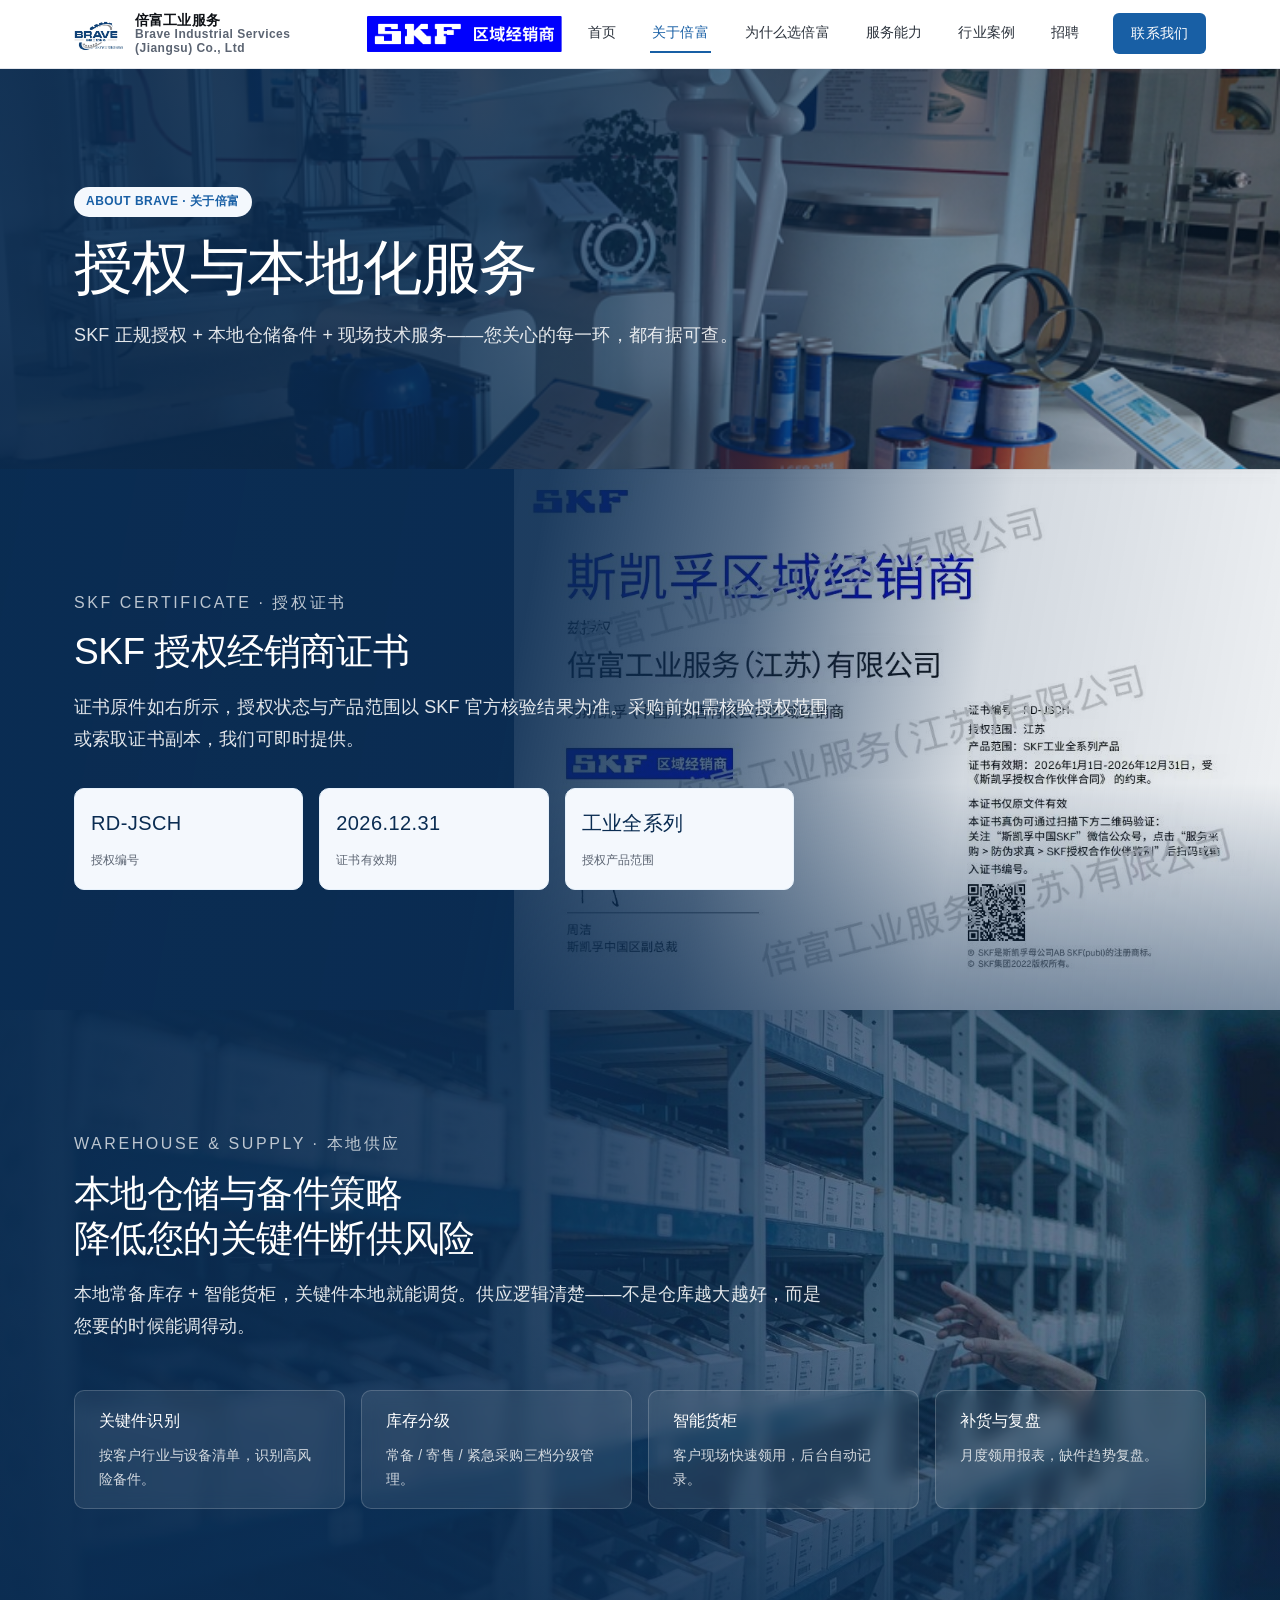
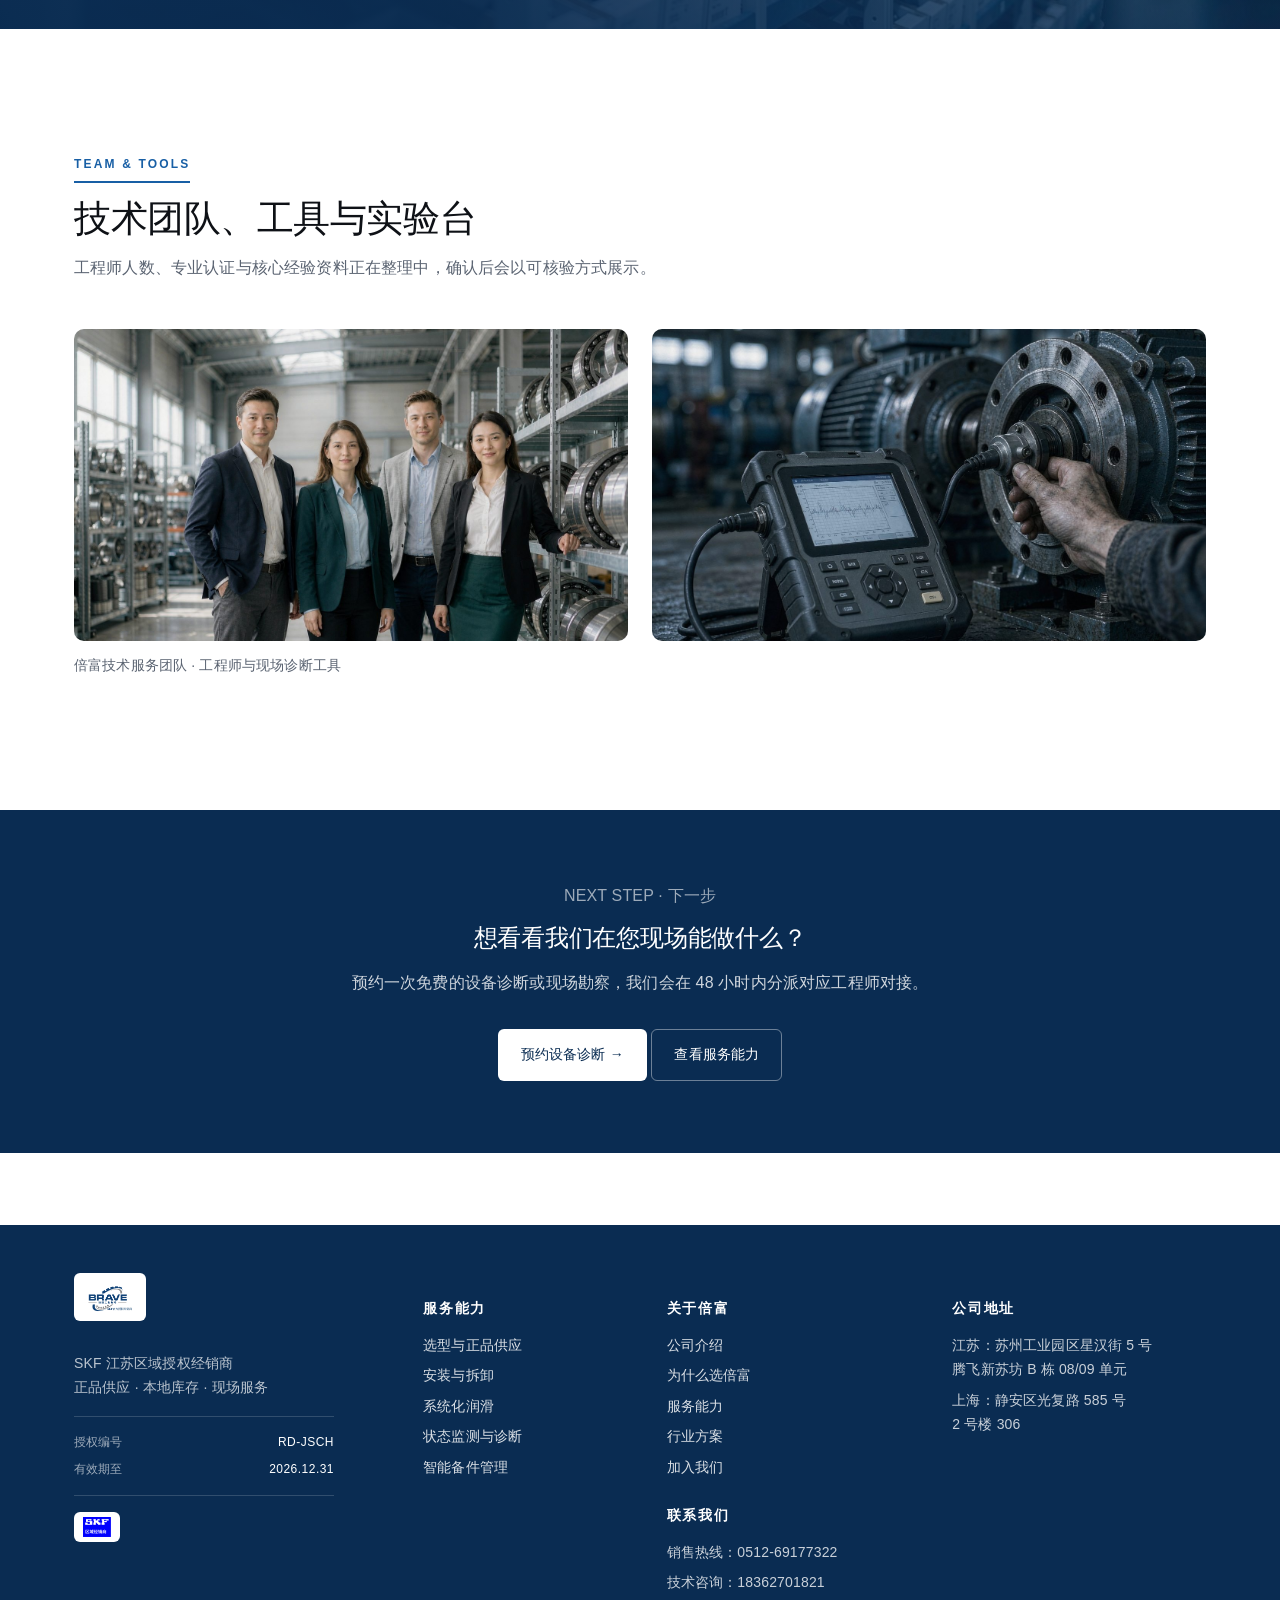
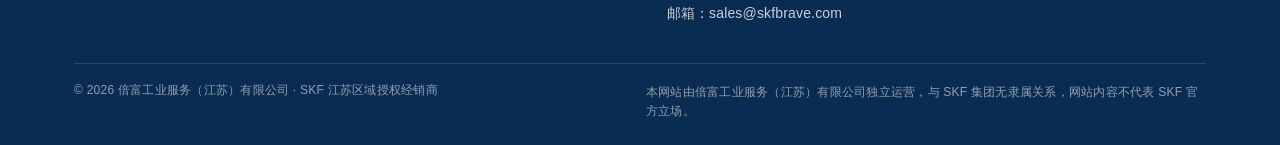
==== commit 6f41c421: "fix(nav): 全站导航顺序统一, 关于倍富置于首页与为什么选倍富之间 用户要求: '把关于倍富模块放在首页和为什么选倍富之间, 固定下来'  新导航顺序(7页完全一致):   首页 → 关于倍富" ====
--- a/about.html
+++ b/about.html
@@ -25,7 +25,8 @@
     </button>
     <nav class="nav" id="nav">
       <a href="index.html">首页</a>
-      <a href="why-us.html">为什么选倍富</a><a href="about.html" class="is-active">关于倍富</a>
+      <a href="about.html" class="is-active">关于倍富</a>
+      <a href="why-us.html">为什么选倍富</a>
       <a href="services.html">服务能力</a>
       <a href="cases.html">行业案例</a>
       <a href="recruit.html">招聘</a>
@@ -163,6 +164,7 @@
         <ul>
           <li><a href="about.html">公司介绍</a></li>
           <li><a href="why-us.html">为什么选倍富</a></li>
+          <li><a href="services.html">服务能力</a></li>
           <li><a href="cases.html">行业方案</a></li>
           <li><a href="recruit.html">加入我们</a></li>
         </ul>
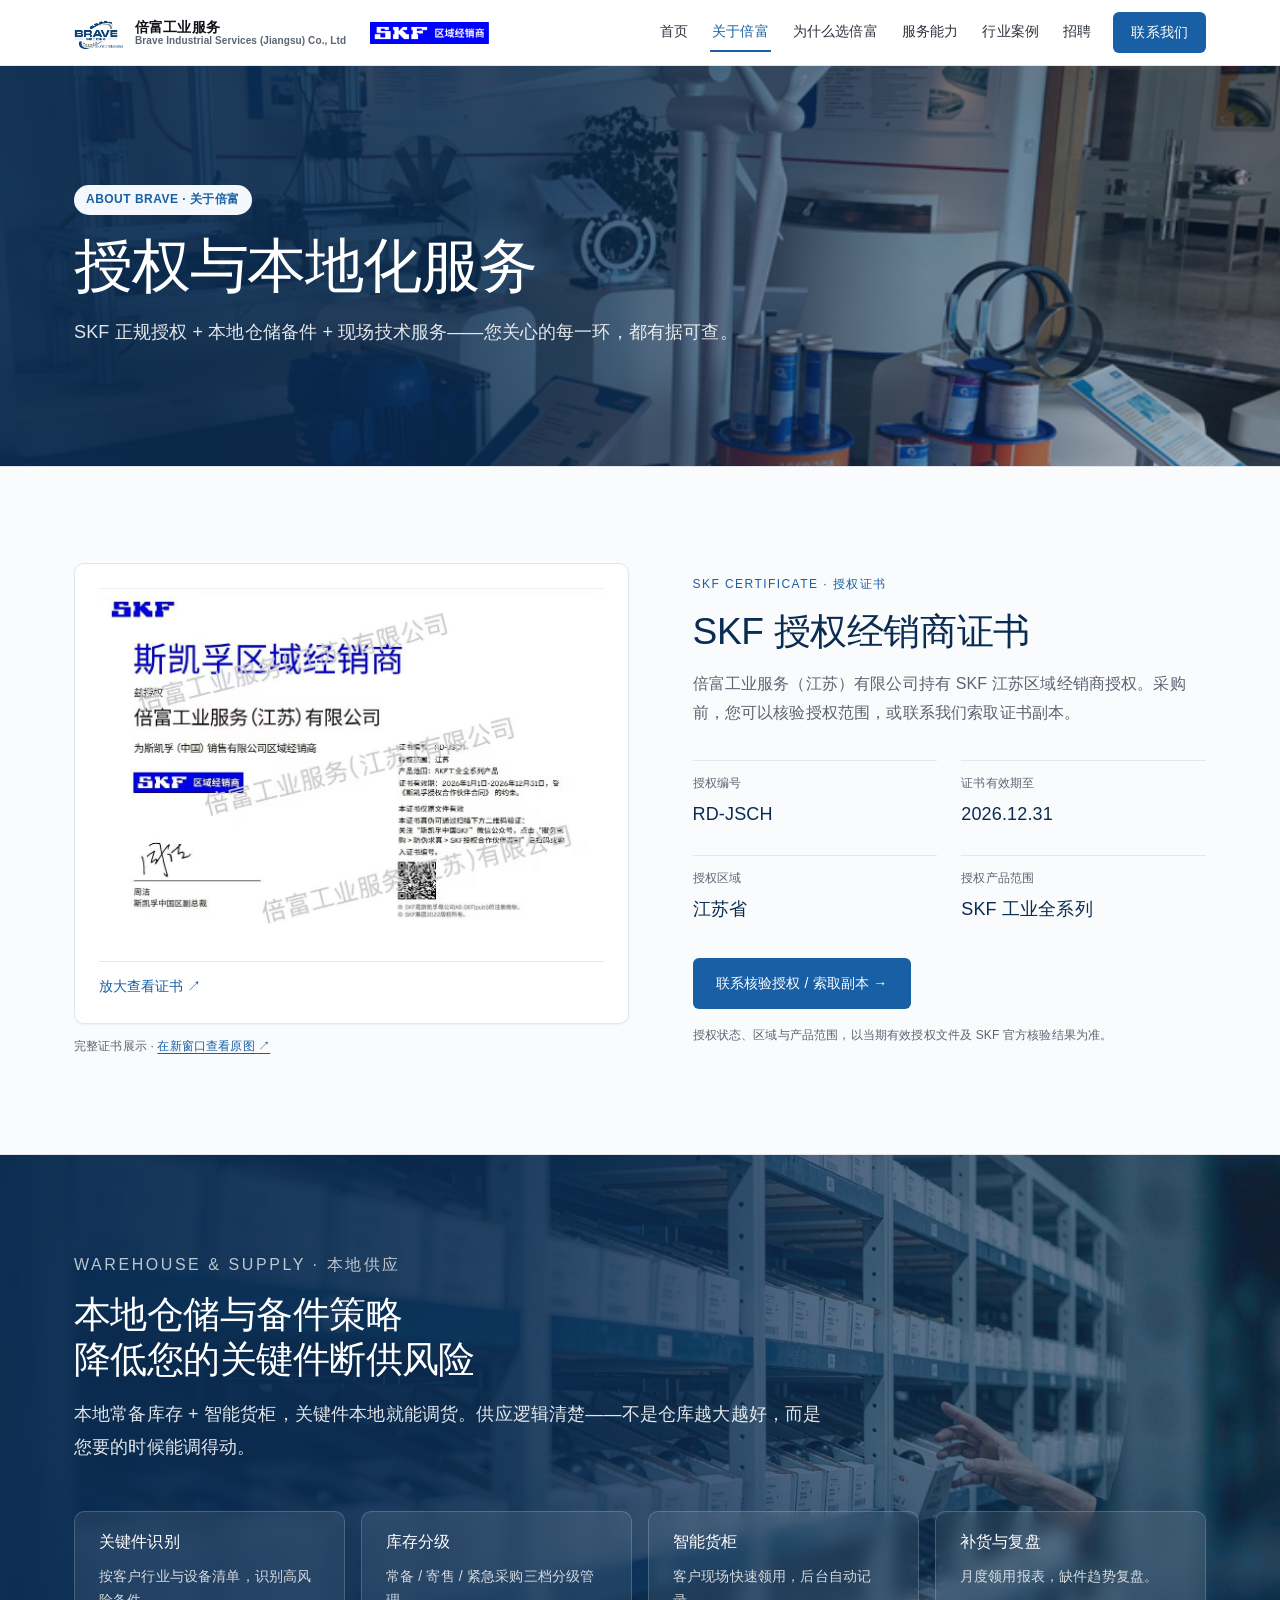
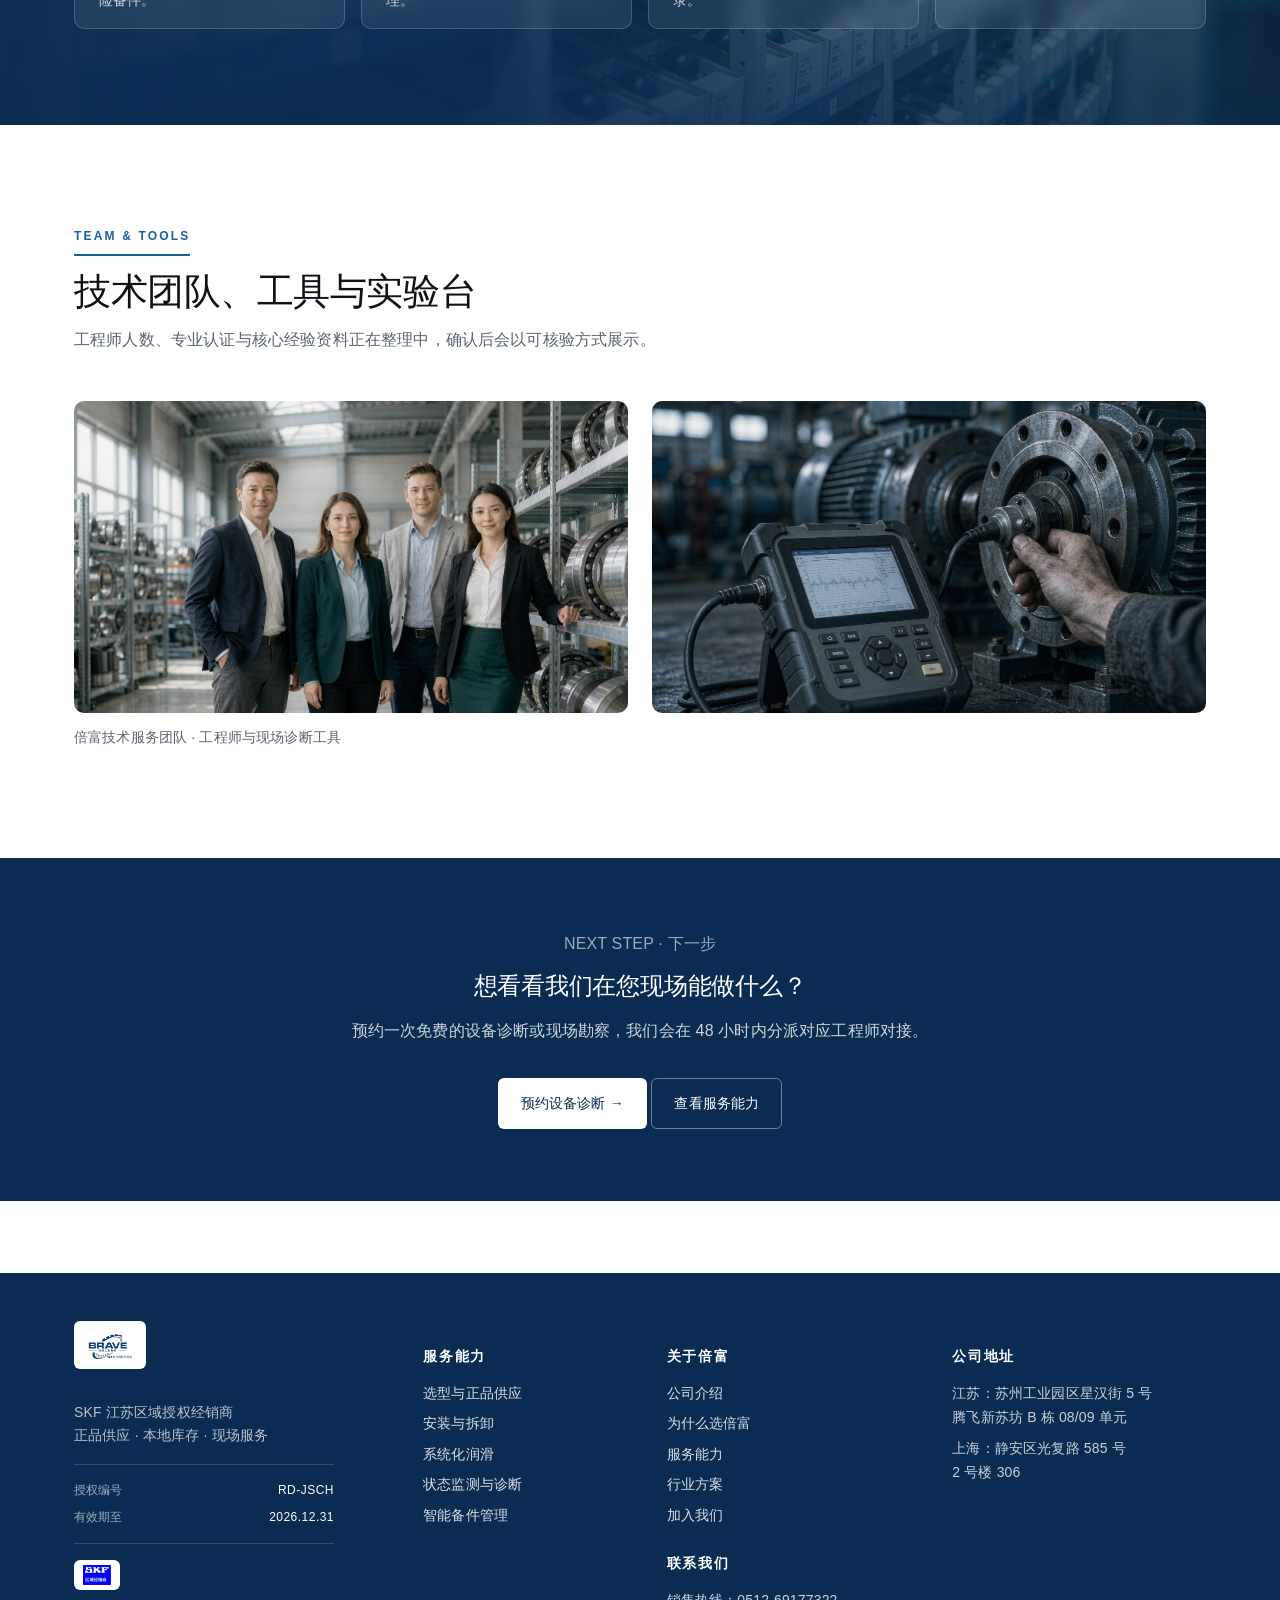
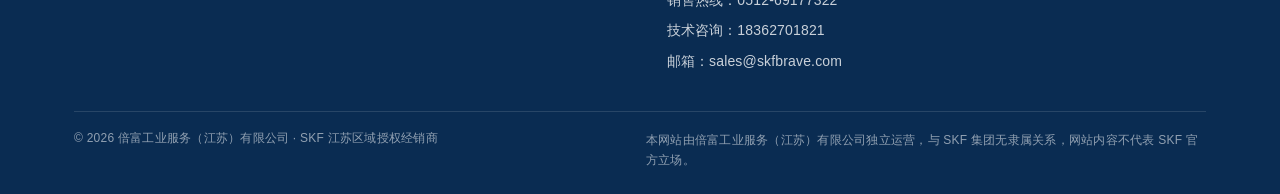
==== commit 985be959: "Improve mobile hero, navigation, spacing and certificate presentation" ====
--- a/about.html
+++ b/about.html
@@ -2,11 +2,14 @@
 <html lang="zh-CN">
 <head>
   <meta charset="UTF-8" />
+  <meta http-equiv="Cache-Control" content="no-cache, no-store, must-revalidate" />
+  <meta http-equiv="Pragma" content="no-cache" />
+  <meta http-equiv="Expires" content="0" />
   <meta name="viewport" content="width=device-width, initial-scale=1" />
   <title>关于倍富 · 倍富工业服务</title>
   <meta name="description" content="倍富工业服务（江苏）有限公司 · SKF 授权经销商，正规授权、本地仓储、现场技术服务能力一览。" />
   <link rel="icon" type="image/png" href="assets/img/logo.png" />
-  <link rel="stylesheet" href="assets/css/styles.css" />
+  <link rel="stylesheet" href="assets/css/styles.css?v=20261021" />
 </head>
 <body>
 
@@ -20,12 +23,12 @@
       </span>
       <img class="header-distributor" src="assets/img/distributor-mark-horizontal.png" alt="SKF 区域经销商" />
     </a>
-    <button class="menu-toggle" aria-label="切换菜单" onclick="document.getElementById('nav').classList.toggle('is-open')">
+    <button class="menu-toggle" aria-label="打开导航菜单" type="button" aria-controls="nav" aria-expanded="false">
       <span></span><span></span><span></span>
     </button>
     <nav class="nav" id="nav">
       <a href="index.html">首页</a>
-      <a href="about.html" class="is-active">关于倍富</a>
+      <a href="about.html" class="is-active" aria-current="page">关于倍富</a>
       <a href="why-us.html">为什么选倍富</a>
       <a href="services.html">服务能力</a>
       <a href="cases.html">行业案例</a>
@@ -48,33 +51,53 @@
   </div>
 </section>
 
-<!-- 证书主证据（蒙版：证书完整显示 + 数据徽章浮于旁侧） -->
-<section class="overlay-panel cert-overlay">
-  <div class="op-media">
-    <img src="assets/img/cert-watermarked.jpg" alt="SKF 授权经销商证书" />
-  </div>
-  <div class="op-body">
-    <div class="container">
+<!-- 授权证书：完整展示，信息与核验入口并列 -->
+<section class="section certificate-section" id="authorization">
+  <div class="container certificate-layout">
+    <figure class="certificate-preview">
+      <button class="certificate-open" type="button" data-certificate-open aria-controls="certificate-dialog" aria-haspopup="dialog" aria-label="放大查看 SKF 授权经销商证书">
+        <img src="assets/img/cert-watermarked.jpg" alt="SKF 江苏区域经销商授权证书，授权编号 RD-JSCH" width="1028" height="727" loading="lazy" />
+        <span class="certificate-zoom">放大查看证书 ↗</span>
+      </button>
+      <figcaption>完整证书展示 · <a href="assets/img/cert-watermarked.jpg" target="_blank" rel="noopener noreferrer">在新窗口查看原图 ↗</a></figcaption>
+    </figure>
+    <div class="certificate-copy">
       <span class="eyebrow">SKF CERTIFICATE · 授权证书</span>
       <h2>SKF 授权经销商证书</h2>
-      <p class="lead">证书原件如右所示，授权状态与产品范围以 SKF 官方核验结果为准。采购前如需核验授权范围或索取证书副本，我们可即时提供。</p>
-      <div class="cert-badges" style="margin-top: var(--space-6); max-width: 720px;">
-        <div class="cert-badge-item">
-          <b>RD-JSCH</b>
-          <span>授权编号</span>
-        </div>
-        <div class="cert-badge-item">
-          <b>2026.12.31</b>
-          <span>证书有效期</span>
-        </div>
-        <div class="cert-badge-item">
-          <b>工业全系列</b>
-          <span>授权产品范围</span>
-        </div>
-      </div>
-    </div>
-  </div>
-</section>
+      <p>倍富工业服务（江苏）有限公司持有 SKF 江苏区域经销商授权。采购前，您可以核验授权范围，或联系我们索取证书副本。</p>
+      <dl class="certificate-facts">
+        <div>
+          <dt>授权编号</dt>
+          <dd>RD-JSCH</dd>
+        </div>
+        <div>
+          <dt>证书有效期至</dt>
+          <dd>2026.12.31</dd>
+        </div>
+        <div>
+          <dt>授权区域</dt>
+          <dd>江苏省</dd>
+        </div>
+        <div>
+          <dt>授权产品范围</dt>
+          <dd>SKF 工业全系列</dd>
+        </div>
+      </dl>
+      <div class="certificate-actions">
+        <a href="contact.html" class="btn btn-primary">联系核验授权 / 索取副本 →</a>
+      </div>
+      <p class="certificate-note">授权状态、区域与产品范围，以当期有效授权文件及 SKF 官方核验结果为准。</p>
+    </div>
+  </div>
+</section>
+
+<dialog class="certificate-dialog" id="certificate-dialog" aria-labelledby="certificate-dialog-title">
+  <div class="certificate-dialog-head">
+    <h2 id="certificate-dialog-title">SKF 授权经销商证书</h2>
+    <button type="button" class="certificate-close" data-certificate-close aria-label="关闭证书预览">关闭 ×</button>
+  </div>
+  <img src="assets/img/cert-watermarked.jpg" alt="完整 SKF 江苏区域经销商授权证书，授权编号 RD-JSCH" width="1028" height="727" />
+</dialog>
 
 <!-- 仓储与供应能力 -->
 <section class="overlay-panel">
@@ -190,5 +213,8 @@
   </div>
 </footer>
 
+  <script src="assets/js/certificate.js?v=20261021" defer></script>
+  <script src="https://trtc.io/knocket-sdk/sdk.js?identifier=155f077a337d958ac4&v=1792134145020" async></script>
+  <script src="assets/js/site.js?v=20261021" defer></script>
 </body>
 </html>
--- a/assets/css/styles.css
+++ b/assets/css/styles.css
@@ -67,7 +67,7 @@
   --fs-label: 12px;
 
   /* ===== 区块留白节奏（区分首屏后 / 常规 / 密集） ===== */
-  --section-pad-lg: 120px;
+  --section-pad-lg: 96px;
   --section-pad-md: 72px;
   --section-pad-sm: 48px;
 
@@ -75,6 +75,13 @@
   --ease: cubic-bezier(.4, 0, .2, 1);
   --t-fast: .2s var(--ease);
   --t-mid: .4s var(--ease);
+}
+
+@media (max-width: 1100px) {
+  :root { --section-pad-lg: 72px; --section-pad-md: 56px; --section-pad-sm: 40px; }
+}
+@media (max-width: 620px) {
+  :root { --section-pad-lg: 48px; --section-pad-md: 40px; --section-pad-sm: 32px; }
 }
 
 /* -------- Reset & Base -------- */
@@ -188,15 +195,15 @@
   padding-top: var(--space-3); padding-bottom: var(--space-3);
   gap: var(--space-5);
 }
-.brand { display: flex; align-items: center; gap: var(--space-3); text-decoration: none; }
-.brand img { height: 36px; width: auto; }
+.brand { display: flex; align-items: center; gap: var(--space-3); text-decoration: none; min-width: 0; flex-shrink: 0; }
+.brand > img:first-child { height: 36px; width: auto; flex-shrink: 0; }
 .brand-name {
   display: flex; flex-direction: column; line-height: 1.15;
-  color: var(--ink-900); font-weight: 600;
+  color: var(--ink-900); font-weight: 600; white-space: nowrap; min-width: 0;
 }
 .brand-name .zh { font-size: var(--fs-caption); }
-.brand-name .en { font-size: var(--fs-label); color: var(--ink-500); letter-spacing: .04em; }
-.nav { display: flex; gap: var(--space-6); align-items: center; }
+.brand-name .en { font-size: 10px; color: var(--ink-500); letter-spacing: .01em; }
+.nav { display: flex; gap: 20px; align-items: center; flex-shrink: 0; }
 .nav a {
   color: var(--ink-700); font-size: var(--fs-caption); font-weight: 500;
   padding: 6px 2px; border-bottom: 2px solid transparent;
@@ -213,7 +220,7 @@
 }
 .nav .cta:hover { background: var(--bf-blue-900); border-color: transparent; }
 
-.menu-toggle { display: none; background: none; border: 0; padding: 6px; cursor: pointer; }
+.menu-toggle { display: none; background: none; border: 0; padding: 11px; width: 44px; height: 44px; flex-shrink: 0; cursor: pointer; }
 .menu-toggle span { display: block; width: 22px; height: 2px; background: var(--ink-900); margin: 4px 0; }
 
 /* -------- Hero -------- */
@@ -254,8 +261,14 @@
   font-weight: 500; font-size: var(--fs-caption); cursor: pointer; border: 1px solid transparent;
   transition: all .15s; text-decoration: none;
 }
-.btn-primary { background: #fff; color: var(--bf-blue-900); }
-.btn-primary:hover { background: var(--paper-3); color: var(--bf-blue-900); }
+.btn-primary { background: var(--bf-blue-700); color: #fff; }
+.btn-primary:hover { background: var(--bf-blue-900); color: #fff; }
+.dark .btn-primary, .overlay-panel .btn-primary, .page-hero .btn-primary, .hero .btn-primary, .overlay-hero .btn-primary, .home-hero .btn-primary {
+  background: #fff; color: var(--bf-blue-900);
+}
+.dark .btn-primary:hover, .overlay-panel .btn-primary:hover, .page-hero .btn-primary:hover, .hero .btn-primary:hover, .overlay-hero .btn-primary:hover, .home-hero .btn-primary:hover {
+  background: var(--bf-blue-100); color: var(--bf-blue-900);
+}
 .btn-ghost { background: transparent; color: #fff; border-color: rgba(255,255,255,.4); }
 .btn-ghost:hover { background: rgba(255,255,255,.08); color: #fff; }
 
@@ -1004,18 +1017,27 @@
 }
 
 /* -------- Mobile nav -------- */
-@media (max-width: 760px) {
-  .nav { display: none; flex-direction: column; align-items: stretch;
+@media (max-width: 1100px) {
+  .site-header { position: relative; }
+  .nav-enhanced .site-header { position: sticky; }
+  .site-header .container { flex-wrap: wrap; }
+  .nav { display: flex; flex-direction: column; align-items: stretch;
+    flex-basis: 100%; width: 100%; padding: var(--space-3) 0; gap: var(--space-2);
+  }
+  .nav-enhanced .site-header .container { flex-wrap: nowrap; }
+  .nav-enhanced .nav { display: none;
     position: absolute; top: 100%; left: 0; right: 0;
     background: var(--paper); border-bottom: 1px solid var(--line);
     padding: var(--space-3) var(--space-5); gap: var(--space-2);
+    max-height: calc(100svh - 69px); overflow-y: auto;
   }
-  .nav.is-open { display: flex; }
+  .nav-enhanced .nav.is-open { display: flex; }
   .nav a { padding: 10px 0; border-bottom: 1px solid var(--paper-3); }
-  .menu-toggle { display: block; }
+  .nav .cta { margin: var(--space-2) 0; padding: 12px 18px; }
+  .nav-enhanced .menu-toggle { display: block; }
+}
+@media (max-width: 760px) {
   .hero { padding: var(--space-7) 0 var(--space-6); }
-  .hero.hero-video { min-height: 100svh; height: 100svh; padding: 0; }
-    .section { padding: var(--space-7) 0; }
 }
 
 /* -------- Recruitment -------- */
@@ -1123,7 +1145,7 @@
 /* ===== 首页迭代：SKF 参考版新增板块样式 ===== */
 
 /* ---- 我们的业务（产品 / 服务 / 行业 三支柱） ---- */
-.business-3 { padding: var(--space-9) 0; }
+.business-3 { padding: var(--section-pad-lg) 0; }
 .business-3 .grid { grid-template-columns: repeat(3, minmax(0, 1fr)); }
 .biz-card {
   position: relative;
@@ -1226,7 +1248,7 @@
   .authenticity .auth-cta { width: 100%; }
   .authenticity .auth-cta a { width: 100%; text-align: center; }
 }
-.header-distributor { height: 22px; width: auto; margin-left: var(--space-3); align-self: center; }
+.header-distributor { height: 22px; width: auto; margin-left: var(--space-3); align-self: center; flex-shrink: 0; }
 @media (max-width: 640px) { .header-distributor { display: none; } }
 .qr-placeholder { width: 150px; height: 150px; border: 2px dashed var(--line); border-radius: var(--r-md); display: flex; align-items: center; justify-content: center; text-align: center; color: var(--ink-400); font-size: var(--fs-label); line-height: 1.5; background: var(--paper-2); margin-top: var(--space-3); }
 /* ============================================================
@@ -2250,3 +2272,126 @@
 .ind-card:hover .ic-link { gap: var(--space-3); }
 @media (max-width: 1100px) { .ind-grid { grid-template-columns: repeat(2, 1fr); } }
 @media (max-width: 720px)  { .ind-grid { grid-template-columns: 1fr; } }
+
+/* -------- 首页首屏：文字与完整视频分区 -------- */
+.home-hero { background: var(--bf-blue-900); color: #fff; }
+.home-hero-layout {
+  display: grid;
+  grid-template-columns: .95fr 1.05fr;
+  align-items: center;
+  gap: 56px;
+  padding-top: 72px;
+  padding-bottom: 72px;
+}
+.home-hero-copy { min-width: 0; }
+.home-kicker {
+  display: inline-block;
+  border-left: 3px solid var(--accent-500);
+  padding-left: var(--space-3);
+  margin-bottom: var(--space-5);
+  color: rgba(255,255,255,.84);
+  font-size: var(--fs-caption);
+  letter-spacing: .06em;
+}
+.home-hero h1 {
+  color: #fff;
+  font-size: clamp(38px, 4.4vw, 60px);
+  line-height: 1.18;
+  letter-spacing: -.035em;
+  margin-bottom: var(--space-5);
+}
+.home-hero-lead { font-size: var(--fs-lead); color: #fff; margin-bottom: var(--space-2); }
+.home-hero-description { color: rgba(255,255,255,.75); max-width: 29em; margin-bottom: var(--space-6); }
+.home-hero .actions { display: flex; align-items: center; flex-wrap: wrap; gap: var(--space-5); }
+.home-hero .btn { min-height: 48px; }
+.home-secondary-link { display: inline-flex; align-items: center; gap: var(--space-2); color: #fff; padding: 10px 0; font-size: var(--fs-caption); }
+.home-secondary-link:hover { color: var(--bf-blue-100); text-decoration: underline; text-underline-offset: 5px; }
+.home-phone { display: inline-flex; flex-wrap: wrap; gap: var(--space-3); color: rgba(255,255,255,.7); font-size: var(--fs-caption); margin-top: var(--space-5); }
+.home-phone span { color: #fff; font-variant-numeric: tabular-nums; letter-spacing: .025em; }
+.home-phone:hover { color: #fff; text-decoration: underline; text-underline-offset: 5px; }
+.hero-film { margin: 0; min-width: 0; }
+.hero-film-frame { border-radius: var(--r-md); overflow: hidden; background: #061d35; border: 1px solid rgba(255,255,255,.2); }
+.hero-film video { display: block; width: 100%; aspect-ratio: 16 / 9; object-fit: contain; }
+.hero-film figcaption { display: flex; flex-wrap: wrap; justify-content: space-between; gap: var(--space-2); padding-top: var(--space-4); font-size: var(--fs-label); color: rgba(255,255,255,.68); }
+.hero-film figcaption span:first-child { color: rgba(255,255,255,.9); }
+
+/* 浅色信任条，为下方业务内容留出清晰的明暗节奏 */
+.home-trust { padding: var(--space-6) 0; background: var(--bf-blue-50); border-bottom: 1px solid var(--line); }
+.home-trust-grid { display: grid; grid-template-columns: repeat(4, minmax(0, 1fr)); gap: var(--space-5); }
+.home-trust-item { display: flex; flex-direction: column; gap: var(--space-1); padding-left: var(--space-4); border-left: 1px solid #ccd9e8; min-width: 0; }
+.home-trust-item b { font-size: var(--fs-body); color: var(--bf-blue-900); font-weight: 500; }
+.home-trust-item span { font-size: var(--fs-label); color: var(--ink-500); }
+.home-trust-item i { font-style: normal; color: var(--bf-blue-700); }
+a.home-trust-item:hover b { text-decoration: underline; text-underline-offset: 4px; }
+
+/* -------- 授权证书：完整图 + 可核验信息 -------- */
+.certificate-section { background: var(--paper-2); border-top: 1px solid var(--line); border-bottom: 1px solid var(--line); scroll-margin-top: 88px; }
+.certificate-layout { display: grid; grid-template-columns: 1.08fr 1fr; gap: 64px; align-items: center; }
+.certificate-preview { margin: 0; min-width: 0; }
+.certificate-open { display: block; width: 100%; padding: var(--space-5); border: 1px solid var(--line); border-radius: var(--r-md); background: var(--paper); color: var(--bf-blue-700); cursor: zoom-in; box-shadow: var(--shadow-sm); font: inherit; text-align: left; }
+.certificate-open:hover { border-color: var(--bf-blue-700); }
+.certificate-open:disabled { cursor: default; }
+.certificate-open img { width: 100%; height: auto; object-fit: contain; }
+.certificate-zoom { display: flex; justify-content: space-between; margin-top: var(--space-4); padding-top: var(--space-3); border-top: 1px solid var(--line); font-size: var(--fs-caption); }
+.certificate-preview figcaption { margin-top: var(--space-3); color: var(--ink-500); font-size: var(--fs-label); }
+.certificate-preview figcaption a { text-decoration: underline; text-underline-offset: 3px; }
+.certificate-copy { min-width: 0; }
+.certificate-copy .eyebrow { display: block; color: var(--bf-blue-700); font-size: var(--fs-label); letter-spacing: .12em; margin-bottom: var(--space-3); }
+.certificate-copy h2 { font-size: var(--fs-h2); color: var(--bf-blue-900); margin-bottom: var(--space-4); }
+.certificate-copy > p { color: var(--ink-500); }
+.certificate-facts { display: grid; grid-template-columns: repeat(2, minmax(0, 1fr)); gap: var(--space-5); margin: var(--space-6) 0; }
+.certificate-facts > div { border-top: 1px solid var(--line); padding-top: var(--space-3); min-width: 0; }
+.certificate-facts dt { color: var(--ink-500); font-size: var(--fs-label); margin-bottom: var(--space-1); }
+.certificate-facts dd { color: var(--bf-blue-900); font-size: var(--fs-lead); margin: 0; font-variant-numeric: tabular-nums; overflow-wrap: anywhere; }
+.certificate-actions .btn { max-width: 100%; }
+.certificate-copy .certificate-note { font-size: var(--fs-label); color: var(--ink-500); margin: var(--space-4) 0 0; }
+.certificate-dialog { padding: 0; width: min(1100px, calc(100% - 32px)); max-width: none; max-height: calc(100svh - 32px); border: 0; border-radius: var(--r-md); background: var(--paper); color: var(--ink-900); overflow: auto; }
+.certificate-dialog:not([open]) { display: none; }
+.certificate-dialog::backdrop { background: rgba(5,22,42,.78); }
+.certificate-dialog-head { display: flex; align-items: center; justify-content: space-between; gap: var(--space-4); padding: var(--space-3) var(--space-5); border-bottom: 1px solid var(--line); position: sticky; top: 0; background: var(--paper); }
+.certificate-dialog-head h2 { font-size: var(--fs-body); }
+.certificate-close { background: var(--bf-blue-50); color: var(--bf-blue-900); border: 1px solid var(--line); border-radius: var(--r-sm); padding: 8px 14px; min-height: 44px; white-space: nowrap; font: inherit; font-size: var(--fs-caption); cursor: pointer; }
+.certificate-close:hover { background: var(--bf-blue-100); }
+.certificate-dialog > img { width: 100%; height: auto; object-fit: contain; padding: var(--space-5); }
+html:has(.certificate-dialog[open]) { overflow: hidden; }
+
+:where(a, button, input, textarea):focus-visible { outline: 3px solid var(--bf-blue-500); outline-offset: 4px; }
+
+@media (max-width: 1100px) {
+  .home-hero-layout { gap: var(--space-6); padding-top: 56px; padding-bottom: 56px; }
+  .certificate-layout { gap: var(--space-6); }
+}
+@media (max-width: 800px) {
+  .home-hero-layout { grid-template-columns: 1fr; gap: var(--space-6); }
+  .home-hero-description { max-width: 38em; }
+  .hero-film { max-width: 640px; width: 100%; }
+  .home-trust-grid { grid-template-columns: repeat(2, minmax(0, 1fr)); row-gap: var(--space-5); }
+  .certificate-layout { grid-template-columns: 1fr; }
+  .certificate-preview { max-width: 600px; width: 100%; }
+}
+@media (max-width: 620px) {
+  .site-header .container { gap: var(--space-2); }
+  .section-head { margin-bottom: var(--space-6); }
+  .home-hero-layout { padding-top: var(--space-7); padding-bottom: var(--space-6); }
+  .home-kicker { margin-bottom: var(--space-4); }
+  .home-hero h1 { font-size: 38px; margin-bottom: var(--space-4); }
+  .home-hero-lead { font-size: var(--fs-body); }
+  .home-hero-description { font-size: var(--fs-caption); margin-bottom: var(--space-5); }
+  .home-hero .actions { gap: var(--space-4); }
+  .home-phone { margin-top: var(--space-4); }
+  .home-trust { padding: var(--space-5) 0; }
+  .home-trust-grid { gap: var(--space-5) var(--space-3); }
+  .home-trust-item { padding-left: var(--space-3); }
+  .page-hero .ph-body { padding-top: var(--space-7); padding-bottom: var(--space-7); }
+  .certificate-open { padding: var(--space-4); }
+  .certificate-facts { gap: var(--space-4); margin: var(--space-5) 0; }
+  .certificate-dialog-head { padding: var(--space-3) var(--space-4); }
+  .certificate-dialog > img { padding: var(--space-3); }
+}
+@media (max-width: 480px) {
+  .brand-name .en { display: none; }
+}
+@media (max-width: 380px) {
+  .container { padding-left: 20px; padding-right: 20px; }
+  .home-hero h1 { font-size: 34px; }
+}
